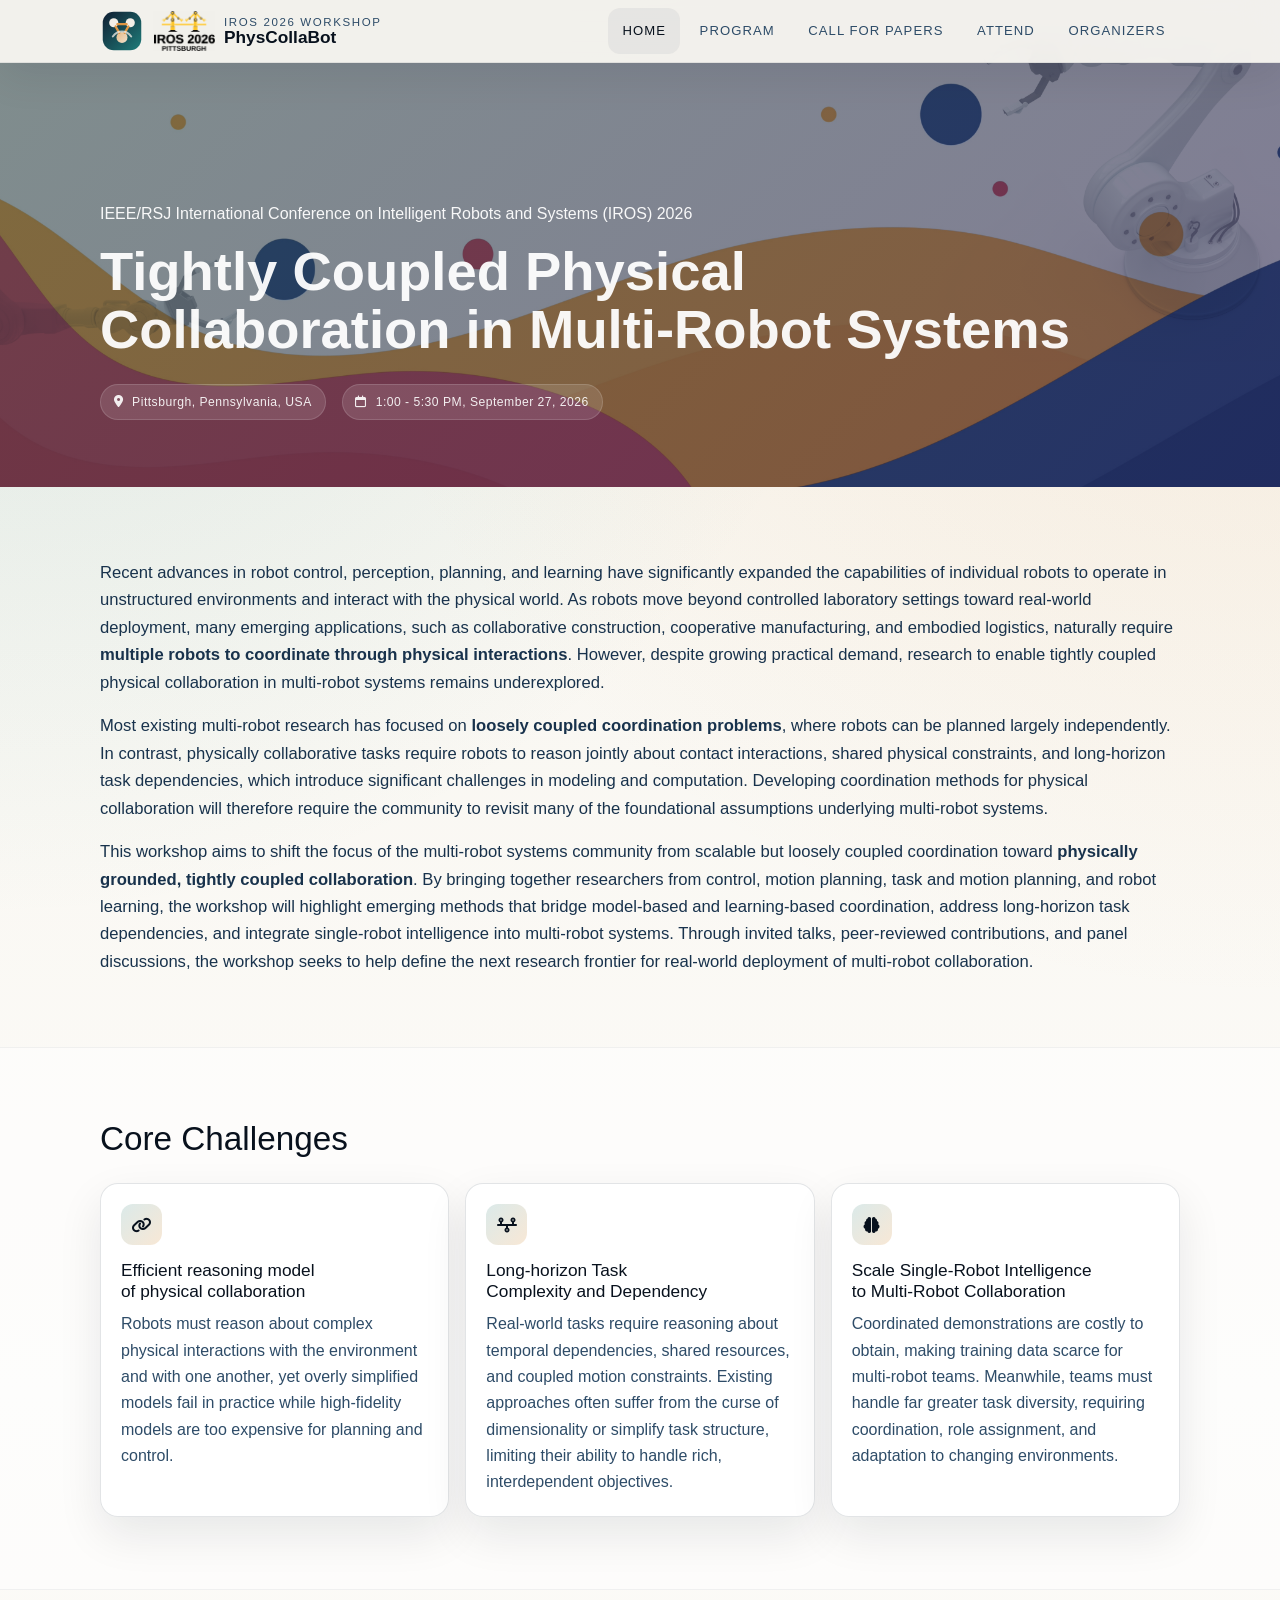
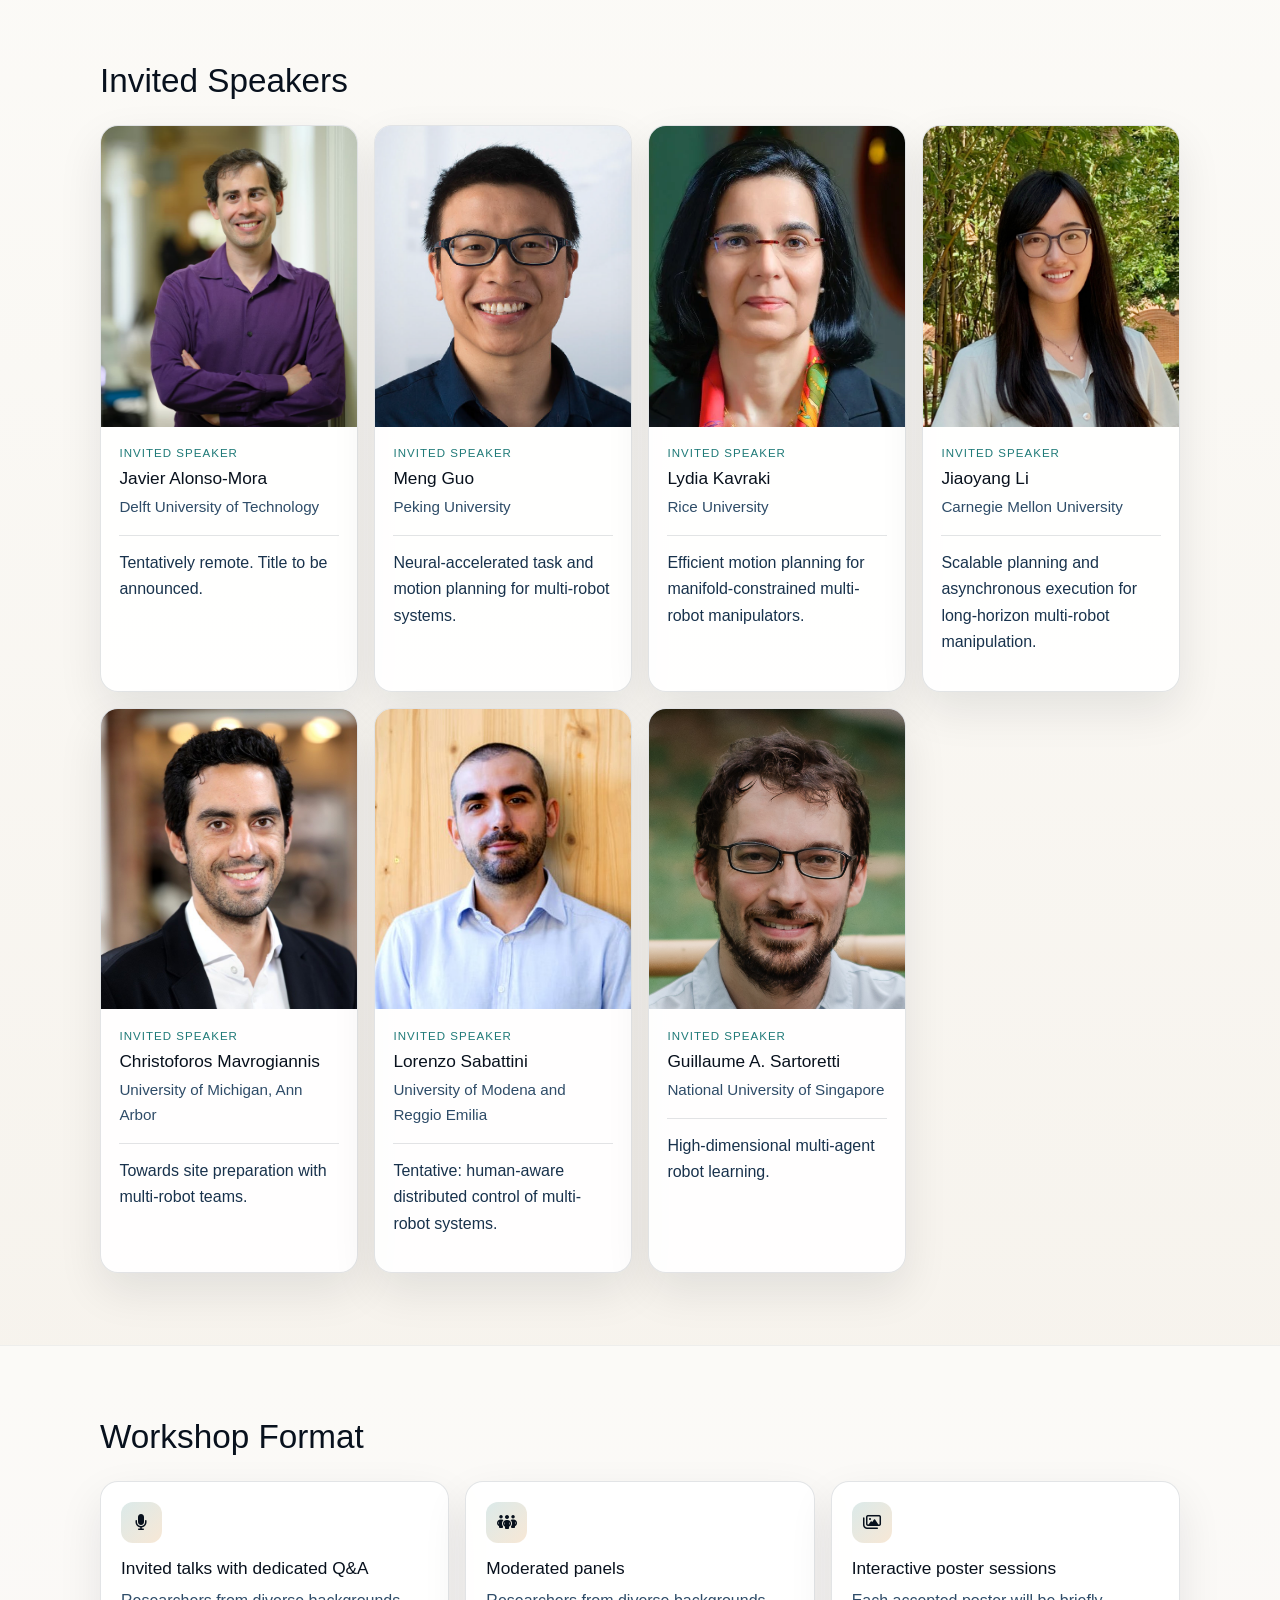
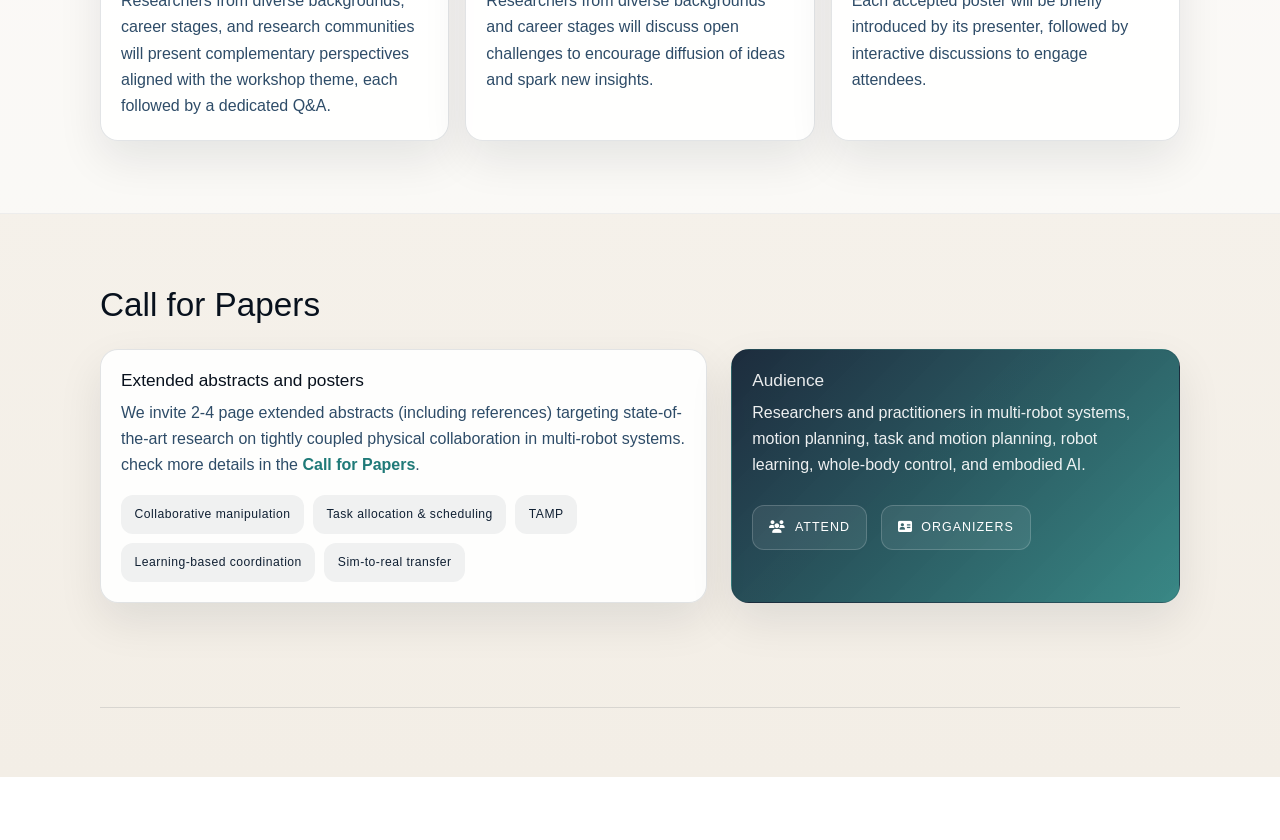
==== index.html @ 0b1dade9 "updated metadata;correct typo" ====
<!DOCTYPE html>
<html lang="en">
<head>
	<meta charset="utf-8">
	<meta name="viewport" content="width=device-width, initial-scale=1, shrink-to-fit=no">
	<meta name="description" content="IROS 2026 workshop on tightly coupled physical collaboration in multi-robot systems, including collaborative manipulation, task and motion planning, robot learning, and multi-robot coordination.">
	<title>Tightly Coupled Physical Collaboration in Multi-Robot Systems | IROS 2026 Workshop</title>
	<link rel="canonical" href="https://physcollabot.github.io/">
	<link rel="icon" href="img/pcb-mark.svg" type="image/svg+xml">
	<link rel="preconnect" href="https://fonts.googleapis.com">
	<link rel="preconnect" href="https://fonts.gstatic.com" crossorigin>
	<link href="https://fonts.googleapis.com/css2?family=IBM+Plex+Sans:wght@400;500;600;700&amp;display=swap" rel="stylesheet">
	<link rel="stylesheet" href="https://stackpath.bootstrapcdn.com/bootstrap/4.5.2/css/bootstrap.min.css">
	<link rel="stylesheet" href="https://cdnjs.cloudflare.com/ajax/libs/font-awesome/6.5.0/css/all.min.css">
	<link rel="stylesheet" href="style.css">
</head>
<body>
	<nav class="navbar navbar-expand-lg fixed-top site-nav">
		<div class="site-shell">
			<a class="navbar-brand brand-lockup" href="index.html">
				<img class="brand-mark" src="img/pcb-mark.svg" alt="PhysCollaBot logo">
				<img class="nav-event-badge" src="img/iros.png" alt="IROS 2026 Pittsburgh">
				<span class="brand-copy">
					<span class="brand-overline">IROS 2026 Workshop</span>
					<span class="brand-title">PhysCollaBot</span>
				</span>
			</a>
			<button class="navbar-toggler" type="button" data-toggle="collapse" data-target="#siteNav" aria-controls="siteNav" aria-expanded="false" aria-label="Toggle navigation">
				<i class="fas fa-bars"></i>
			</button>
			<div class="collapse navbar-collapse" id="siteNav">
				<ul class="navbar-nav ml-auto align-items-lg-center">
					<li class="nav-item"><a class="nav-link active" href="index.html">Home</a></li>
					<li class="nav-item"><a class="nav-link" href="program/index.html">Program</a></li>
					<li class="nav-item"><a class="nav-link" href="call/index.html">Call for Papers</a></li>
					<li class="nav-item"><a class="nav-link" href="attend/index.html">Attend</a></li>
					<li class="nav-item"><a class="nav-link" href="organizers/index.html">Organizers</a></li>
				</ul>
			</div>
		</div>
	</nav>

	<header class="hero">
		<div class="site-shell hero-inner">
			<div class="hero-grid">
				<div class="hero-copy" data-reveal>
					<p>IEEE/RSJ International Conference on Intelligent Robots and Systems (IROS) 2026</p>
					<h1 class="hero-title">Tightly Coupled Physical Collaboration in Multi-Robot Systems</h1>
					<!-- <p class="hero-summary">
						This workshop aims to bring together researchers in control, motion planning, task and motion planning, and robot learning
						to shift the focus of multi-robot research from loosely coupled coordination toward physically grounded, tightly coupled collaboration.
					</p> -->
					<div class="hero-meta">
						<span class="meta-chip"><i class="fa-solid fa-location-dot"></i> 
							Pittsburgh, Pennsylvania, USA</span>
						<span class="meta-chip"><i class="fa-regular fa-calendar"></i> 
							1:00 - 5:30 PM, September 27, 2026</span>
					</div>
				</div>
			</div>
		</div>
	</header>

	<main>
		<section class="section">
			<div class="site-shell">
				<!-- <div class="section-header">
					<div>
						<h2 class="section-title">Workshop Theme</h2>
					</div>
				</div> -->
				<div class="copy-stack" data-reveal>
					<p>
Recent advances in robot control, perception, planning, and learning have significantly expanded the capabilities of individual robots to operate in unstructured environments and interact with the physical world. 
As robots move beyond controlled laboratory settings toward real-world deployment, many emerging applications, such as collaborative construction, cooperative manufacturing, and embodied logistics, 
naturally require <b>multiple robots to coordinate through physical interactions</b>. 
However, despite growing practical demand, research to enable tightly coupled physical collaboration in multi-robot systems remains underexplored.
					</p>
					<p>
Most existing multi-robot research has focused on <b>loosely coupled coordination problems</b>, where robots can be planned largely independently. 
In contrast, physically collaborative tasks require robots to reason jointly about contact interactions, shared physical constraints, and long-horizon task dependencies, which introduce significant challenges in modeling and computation. 
Developing coordination methods for physical collaboration will therefore require the community to revisit many of the foundational assumptions underlying multi-robot systems. 
					</p>
					<p>
This workshop aims to shift the focus of the multi-robot systems community from scalable but loosely coupled coordination toward <b>physically grounded, tightly coupled collaboration</b>. 
By bringing together researchers from control, motion planning, task and motion planning, and robot learning, the workshop will highlight emerging methods that bridge model-based and learning-based coordination,  address long-horizon task dependencies, and integrate single-robot intelligence into multi-robot systems. 
Through invited talks, peer-reviewed contributions, and panel discussions, the workshop seeks to help define the next research frontier for real-world deployment of multi-robot collaboration. 
					</p>
				</div>
			</div>
		</section>

		<section class="section section-alt">
			<div class="site-shell">
				<div class="section-header">
					<div>
						<h2 class="section-title">Core Challenges</h2>
					</div>
				</div>
				<div class="card-grid">
					<article class="info-card" data-reveal>
						<div class="card-icon"><i class="fa-solid fa-link"></i></div>
						<h3 class="card-title">Efficient reasoning model of physical collaboration</h3>
						<p class="card-text">
							Robots must reason about complex physical interactions with the environment and with one another, yet overly simplified models fail in practice while high-fidelity models are too expensive for planning and control.
						</p>
					</article>
					<article class="info-card" data-reveal>
						<div class="card-icon"><i class="fa-solid fa-timeline"></i></div>
						<h3 class="card-title">Long-horizon Task Complexity and Dependency</h3>
						<p class="card-text">
							Real-world tasks require reasoning about temporal dependencies, shared resources, and coupled motion constraints. Existing approaches often suffer from the curse of dimensionality or simplify task structure, limiting their ability to handle rich, interdependent objectives.
						</p>
					</article>
					<article class="info-card" data-reveal>
						<div class="card-icon"><i class="fa-solid fa-brain"></i></div>
						<h3 class="card-title">Scale Single-Robot Intelligence to Multi-Robot Collaboration</h3>
						<p class="card-text">
							Coordinated demonstrations are costly to obtain, making training data scarce for multi-robot teams. Meanwhile, teams must handle far greater task diversity, requiring coordination, role assignment, and adaptation to changing environments.
						</p>
					</article>
				</div>
			</div>
		</section>

		<section class="section" id="speakers">
			<div class="site-shell">
				<div class="section-header">
					<div>
						<h2 class="section-title">Invited Speakers</h2>
					</div>
				</div>
				<div class="speaker-grid">
					<article class="speaker-card" data-reveal>
						<img class="speaker-photo" src="img/speakers/Javier-Alonso-Mora.jpg" alt="Javier Alonso-Mora">
						<div class="speaker-body">
							<div class="speaker-role">Invited Speaker</div>
							<h3 class="speaker-name">Javier Alonso-Mora</h3>
							<p class="speaker-affiliation">Delft University of Technology</p>
							<p class="speaker-talk">Tentatively remote. Title to be announced.</p>
						</div>
					</article>
					<article class="speaker-card" data-reveal>
						<img class="speaker-photo" src="img/speakers/meng-guo.png" alt="Meng Guo">
						<div class="speaker-body">
							<div class="speaker-role">Invited Speaker</div>
							<h3 class="speaker-name">Meng Guo</h3>
							<p class="speaker-affiliation">Peking University</p>
							<p class="speaker-talk">Neural-accelerated task and motion planning for multi-robot systems.</p>
						</div>
					</article>
					<article class="speaker-card" data-reveal>
						<img class="speaker-photo" src="img/speakers/lydia-kavraki.webp" alt="Lydia Kavraki">
						<div class="speaker-body">
							<div class="speaker-role">Invited Speaker</div>
							<h3 class="speaker-name">Lydia Kavraki</h3>
							<p class="speaker-affiliation">Rice University</p>
							<p class="speaker-talk">Efficient motion planning for manifold-constrained multi-robot manipulators.</p>
						</div>
					</article>
					<article class="speaker-card" data-reveal>
						<img class="speaker-photo" src="img/speakers/jiaoyang-li.jpeg" alt="Jiaoyang Li">
						<div class="speaker-body">
							<div class="speaker-role">Invited Speaker</div>
							<h3 class="speaker-name">Jiaoyang Li</h3>
							<p class="speaker-affiliation">Carnegie Mellon University</p>
							<p class="speaker-talk">Scalable planning and asynchronous execution for long-horizon multi-robot manipulation.</p>
						</div>
					</article>
					<article class="speaker-card" data-reveal>
						<img class="speaker-photo" src="img/speakers/christoforos-mavrogiannis.jpeg" alt="Christoforos Mavrogiannis">
						<div class="speaker-body">
							<div class="speaker-role">Invited Speaker</div>
							<h3 class="speaker-name">Christoforos Mavrogiannis</h3>
							<p class="speaker-affiliation">University of Michigan, Ann Arbor</p>
							<p class="speaker-talk">Towards site preparation with multi-robot teams.</p>
						</div>
					</article>
					<article class="speaker-card" data-reveal>
						<img class="speaker-photo" src="img/speakers/lorenzo-sabattini.jpg" alt="Lorenzo Sabattini">
						<div class="speaker-body">
							<div class="speaker-role">Invited Speaker</div>
							<h3 class="speaker-name">Lorenzo Sabattini</h3>
							<p class="speaker-affiliation">University of Modena and Reggio Emilia</p>
							<p class="speaker-talk">Tentative: human-aware distributed control of multi-robot systems.</p>
						</div>
					</article>
					<article class="speaker-card" data-reveal>
						<img class="speaker-photo" src="img/speakers/guillaume-sartoretti.jpg" alt="Guillaume Sartoretti">
						<div class="speaker-body">
							<div class="speaker-role">Invited Speaker</div>
							<h3 class="speaker-name">Guillaume A. Sartoretti</h3>
							<p class="speaker-affiliation">National University of Singapore</p>
							<p class="speaker-talk">High-dimensional multi-agent robot learning.</p>
						</div>
					</article>
				</div>
			</div>
		</section>

		<section class="section section-alt">
			<div class="site-shell">
				<div class="section-header">
					<div>
						<h2 class="section-title">Workshop Format</h2>
					</div>
				</div>
				<div class="card-grid">
					<article class="detail-card" data-reveal>
						<div class="card-icon"><i class="fa-solid fa-microphone"></i></div>
						<h3 class="card-title">Invited talks with dedicated Q&amp;A</h3>
						<p class="card-text">Researchers from diverse backgrounds, career stages, and research communities will present complementary perspectives aligned with the workshop theme, each followed by a dedicated Q&amp;A.</p>
					</article>
					<article class="detail-card" data-reveal>
						<div class="card-icon"><i class="fa-solid fa-people-group"></i></div>
						<h3 class="card-title">Moderated panels</h3>
						<p class="card-text">Researchers from diverse backgrounds and career stages will discuss open challenges to encourage diffusion of ideas and spark new insights.</p>
					</article>
					<article class="detail-card" data-reveal>
						<div class="card-icon"><i class="fa-regular fa-images"></i></div>
						<h3 class="card-title">Interactive poster sessions</h3>
						<p class="card-text">Each accepted poster will be briefly introduced by its presenter, followed by interactive discussions to engage attendees.</p>
					</article>
				</div>
			</div>
		</section>

		<section class="section">
			<div class="site-shell">
				<div class="section-header">
					<div>
						<h2 class="section-title">Call for Papers</h2>
					</div>
				</div>
				<div class="split-grid">
					<div class="detail-card" data-reveal>
						<h3 class="card-title">Extended abstracts and posters</h3>
						<p class="card-text">
							We invite 2-4 page extended abstracts (including references) targeting state-of-the-art research on tightly coupled
							physical collaboration in multi-robot systems.
							check more details in the 
							<b><a href="../call/index.html">Call for Papers</a></b>.
						</p>
						<div class="pill-row spaced-top">
							<span class="topic-pill">Collaborative manipulation</span>
							<span class="topic-pill">Task allocation &amp; scheduling</span>
							<span class="topic-pill">TAMP</span>
							<span class="topic-pill">Learning-based coordination</span>
							<span class="topic-pill">Sim-to-real transfer</span>
						</div>
					</div>
						<div class="callout-card" data-reveal>
							<h3 class="card-title on-dark">Audience</h3>
							<p class="card-text">
								Researchers and practitioners in multi-robot systems, motion planning, task and motion planning, robot learning,
								whole-body control, and embodied AI.
							</p>
							<div class="button-row">
								<a class="button-link secondary" href="attend/index.html"><i class="fa-solid fa-users"></i> ATTEND</a>
								<a class="button-link secondary" href="organizers/index.html"><i class="fa-solid fa-address-card"></i> ORGANIZERS</a>
							</div>
						</div>
				</div>
			</div>
		</section>
	</main>

	<footer class="site-footer">
		<div class="site-shell footer-inner">
		</div>
	</footer>

	<script src="https://code.jquery.com/jquery-3.5.1.slim.min.js"></script>
	<script src="https://cdn.jsdelivr.net/npm/popper.js@1.16.0/dist/umd/popper.min.js" integrity="sha384-Q6E9RHvbIyZFJoft+2mJbHaEWldlvI9IOYy5n3zV9zzTtmI3UksdQRVvoxMfooAo" crossorigin="anonymous"></script>
	<script src="https://cdn.jsdelivr.net/npm/bootstrap@4.5.2/dist/js/bootstrap.bundle.min.js"></script>
	<script src="script.js"></script>
</body>
</html>
---- style.css ----
:root {
	--ink-950: #08111d;
	--ink-900: #102033;
	--ink-800: #18324c;
	--ink-700: #2e4c68;
	--ink-600: #5a7088;
	--sand-50: #fbfaf7;
	--sand-100: #f1eee8;
	--sand-200: #ded8cd;
	--sand-300: #c7bcae;
	--teal-500: #1f7a78;
	--teal-400: #3f9a97;
	--copper-500: #a75f25;
	--copper-400: #c77d38;
	--sky-100: #ddeefa;
	--white: #ffffff;
	--line: rgba(16, 32, 51, 0.12);
	--shadow-soft: 0 18px 45px rgba(8, 17, 29, 0.09);
	--shadow-strong: 0 28px 70px rgba(8, 17, 29, 0.18);
	--radius-lg: 22px;
	--radius-md: 18px;
	--radius-sm: 12px;
	--shell-width: 1080px;
	--nav-height: 72px;
}

*,
*::before,
*::after {
	box-sizing: border-box;
}

html {
	scroll-behavior: smooth;
}

body {
	margin: 0;
	font-family: Arial, serif, sans-serif;
	background:
		radial-gradient(circle at top left, rgba(63, 154, 151, 0.18), transparent 22%),
		radial-gradient(circle at top right, rgba(223, 149, 66, 0.14), transparent 24%),
		linear-gradient(180deg, #f7f4ed 0%, #fcfbf8 35%, #f3eee6 100%);
	color: var(--ink-900);
	line-height: 1.65;
	overflow-x: hidden;
}

p,
li,
h1,
h2,
h3,
h4 {
	overflow-wrap: break-word;
}

img {
	max-width: 100%;
	display: block;
}

a {
	color: var(--teal-500);
	transition: color 0.25s ease, opacity 0.25s ease;
}

a:hover {
	color: var(--copper-500);
	text-decoration: none;
}

.site-shell {
	width: calc(100% - clamp(1.25rem, 4vw, 2rem));
	max-width: var(--shell-width);
	margin: 0 auto;
	min-width: 0;
}

.site-nav {
	min-height: 50px;
	background: rgba(252, 250, 245, 0.92);
	backdrop-filter: blur(18px);
	border-bottom: 1px solid rgba(16, 32, 51, 0.08);
	box-shadow: 0 14px 40px rgba(8, 17, 29, 0.08);
}

.site-nav .site-shell {
	display: flex;
	align-items: center;
	justify-content: space-between;
	flex-wrap: wrap;
	gap: 0.75rem 1rem;
	min-width: 0;
}

.brand-lockup {
	display: inline-flex;
	align-items: center;
	gap: 0;
	padding: 0;
	min-width: 0;
	flex: 1 1 auto;
	max-width: 110%;
}

.brand-mark {
	width: 44px;
	height: 44px;
	border-radius: 8px;
	box-shadow: none;
}

.nav-event-badge {
	display: block;
	width: min(80px, 14vw);
	height: 40px;
	max-width: 80px;
	max-height: 40px;
	object-fit: contain;
	flex: 0 0 auto;
	overflow: hidden;
	margin-left: 0;
}

.brand-copy {
	display: flex;
	flex-direction: column;
	line-height: 1.05;
	min-width: 0;
	overflow: hidden;
}

.brand-overline {
	font-family: Arial, serif, sans-serif;
	font-size: 0.72rem;
	letter-spacing: 0.14em;
	text-transform: uppercase;
	color: var(--ink-700);
	white-space: nowrap;
	overflow: hidden;
	text-overflow: ellipsis;
}

.brand-title {
	font-family: Arial, serif, sans-serif;
	font-size: 1.08rem;
	font-weight: 700;
	color: var(--ink-950);
	white-space: nowrap;
	overflow: hidden;
	text-overflow: ellipsis;
}

.site-nav .navbar-nav {
	gap: 0.3rem;
}

.site-nav .navbar-collapse {
	min-width: 0;
}

.site-nav .nav-link {
	font-family: Arial, serif, sans-serif;
	font-size: 0.82rem;
	font-weight: 500;
	letter-spacing: 0.08em;
	text-transform: uppercase;
	color: var(--ink-700);
	padding: 0.75rem 0.9rem !important;
	border-radius: var(--radius-sm);
	min-height: 44px;
	display: inline-flex;
	align-items: center;
}

.site-nav .nav-link:hover,
.site-nav .nav-link.active {
	color: var(--ink-950);
	background: rgba(16, 32, 51, 0.05);
}

.site-nav .navbar-toggler {
	border: 1px solid var(--line);
	padding: 0.45rem 0.7rem;
	border-radius: var(--radius-sm);
	color: var(--ink-900);
	margin-left: auto;
	flex: 0 0 auto;
	display: none;
	align-items: center;
	justify-content: center;
	transition: background 0.2s ease, box-shadow 0.2s ease, border-color 0.2s ease;
}

.site-nav .navbar-toggler:hover,
.site-nav .navbar-toggler:focus {
	background: rgba(16, 32, 51, 0.06);
	border-color: rgba(16, 32, 51, 0.22);
	box-shadow: 0 0 0 3px rgba(31, 122, 120, 0.14);
	outline: none;
}

.hero {
	position: relative;
	overflow: hidden;
	margin-top: calc(var(--nav-height) * -1);
	padding: calc(var(--nav-height) + 5rem) 0 4.2rem;
	min-height: 550px;
	display: flex;
	align-items: end;
}

.page-hero {
	align-items: center;
}

.hero::before {
	content: "";
	position: absolute;
	inset: 0;
	background:
		linear-gradient(135deg, rgba(1, 37, 53, 0.5) 0%, rgba(2, 0, 70, 0.5) 100%),
		url("img/background.png") center/cover no-repeat;
	opacity: 1;
}

.page-hero .hero-grid {
	align-items: center;
}

.page-hero .hero-panel {
	margin-top: 0;
}

.hero-inner {
	position: relative;
	z-index: 1;
}

.hero-grid {
	display: grid;
	grid-template-columns: minmax(0, 1.3fr) minmax(300px, 0.95fr);
	gap: 2rem;
	align-items: end;
}

.hero:not(.page-hero) .hero-grid {
	grid-template-columns: 1fr;
}

.hero:not(.page-hero) .hero-title {
	max-width: none;
}

.hero:not(.page-hero) .hero-summary {
	max-width: none;
}

.hero-copy {
	color: rgba(255, 255, 255, 0.94);
	min-width: 1rem;
	max-width: 100%;
}

.eyebrow {
	display: inline-flex;
	align-items: center;
	gap: 0.65rem;
	font-family: Arial, serif, sans-serif;
	font-size: 0.75rem;
	letter-spacing: 0.16em;
	text-transform: uppercase;
	color: rgba(255, 255, 255, 0.76);
	margin-bottom: 1.2rem;
}

.eyebrow::before {
	content: "";
	width: 3.2rem;
	height: 1px;
	background: rgba(255, 255, 255, 0.42);
}

.hero-title,
.page-title {
	font-family: Arial, serif, sans-serif;
	font-weight: 600;
	line-height: 1.06;
	margin: 0;
	text-wrap: balance;
}

.hero-title {
	font-size: clamp(2.45rem, 4.25vw, 4.35rem);
	max-width: 17ch;
}

.page-title {
	font-size: clamp(2.45rem, 3.8vw, 3.7rem);
	max-width: 20ch;
	color: var(--white);
}

.single-line-title {
	max-width: none;
	white-space: nowrap;
	font-size: clamp(2rem, 3vw, 3.2rem);
}

.hero-summary,
.page-summary {
	font-size: 1.08rem;
	max-width: 63ch;
	margin: 1.35rem 0 0;
	color: rgba(255, 255, 255, 0.84);
}

.hero-meta {
	display: flex;
	flex-wrap: wrap;
	gap: 0.65rem 1rem;
	margin: 1.6rem 0 0;
}

.meta-chip {
	display: inline-flex;
	align-items: center;
	gap: 0.55rem;
	padding: 0.55rem 0.8rem;
	border-radius: 999px;
	background: rgba(255, 255, 255, 0.12);
	border: 1px solid rgba(255, 255, 255, 0.14);
	color: rgba(255, 255, 255, 0.9);
	font-family: Arial, serif, sans-serif;
	font-size: 0.76rem;
	letter-spacing: 0.04em;
	line-height: 1.35;
	overflow-wrap: anywhere;
}

.button-row {
	display: flex;
	flex-wrap: wrap;
	gap: 0.85rem;
	margin-top: 1.65rem;
}

.button-link {
	display: inline-flex;
	align-items: center;
	justify-content: center;
	gap: 0.55rem;
	padding: 0.82rem 1rem;
	border-radius: var(--radius-sm);
	font-family: Arial, serif, sans-serif;
	font-size: 0.78rem;
	font-weight: 500;
	letter-spacing: 0.08em;
	text-transform: uppercase;
	text-decoration: none;
	border: 1px solid transparent;
	transition: background 0.2s ease, border-color 0.2s ease, color 0.2s ease;
	text-align: center;
	line-height: 1.35;
}

.button-link:hover {
	transform: translateY(-2px);
}

.button-link.primary {
	background: var(--copper-500);
	color: var(--white);
	box-shadow: none;
}

.button-link.secondary {
	background: rgba(255, 255, 255, 0.08);
	border-color: rgba(255, 255, 255, 0.18);
	color: var(--white);
}

.button-link.light {
	background: var(--white);
	color: var(--ink-950);
	box-shadow: none;
	border-color: var(--line);
}

.hero-panel {
	position: relative;
	padding: 1.4rem;
	border-radius: 24px;
	background: rgba(252, 250, 245, 0.94);
	box-shadow: var(--shadow-strong);
	min-width: 0;
}

.panel-tag {
	display: inline-flex;
	align-items: center;
	padding: 0.34rem 0.65rem;
	border-radius: var(--radius-sm);
	background: rgba(16, 32, 51, 0.08);
	color: var(--ink-900);
	font-family: Arial, serif, sans-serif;
	font-size: 0.7rem;
	text-transform: uppercase;
	letter-spacing: 0.08em;
	margin-bottom: 0.9rem;
}

.panel-title {
	font-family: Arial, serif, sans-serif;
	font-size: 1.45rem;
	line-height: 1.15;
	margin: 0;
	color: var(--ink-950);
	text-wrap: balance;
}

.panel-text {
	margin: 0.9rem 0 0;
	color: var(--ink-700);
	overflow-wrap: anywhere;
}

.portrait-strip {
	display: grid;
	grid-template-columns: repeat(4, minmax(0, 1fr));
	gap: 0.6rem;
	margin-top: 1.1rem;
}

.portrait-strip img {
	width: 100%;
	aspect-ratio: 4 / 5;
	object-fit: cover;
	border-radius: var(--radius-sm);
	border: 1px solid var(--line);
}

.portrait-strip-all-speakers {
	grid-template-columns: repeat(4, minmax(0, 1fr));
}

.portrait-strip-all-speakers img {
	grid-column: span 1;
}

.stat-grid {
	display: grid;
	grid-template-columns: repeat(2, minmax(0, 1fr));
	gap: 0.75rem;
	margin-top: 1.2rem;
}

.stat-card {
	padding: 1rem;
	border-radius: var(--radius-sm);
	background: var(--white);
	border: 1px solid var(--line);
}

.stat-value {
	font-family: Arial, serif, sans-serif;
	font-size: 1.8rem;
	font-weight: 700;
	line-height: 1;
	color: var(--ink-950);
}

.stat-label {
	display: block;
	margin-top: 0.35rem;
	font-family: Arial, serif, sans-serif;
	font-size: 0.74rem;
	text-transform: uppercase;
	letter-spacing: 0.08em;
	color: var(--ink-700);
	line-height: 1.45;
}

.section {
	padding: 4.5rem 0;
}

.section.section-alt {
	background: rgba(255, 255, 255, 0.58);
	border-top: 1px solid rgba(16, 32, 51, 0.05);
	border-bottom: 1px solid rgba(16, 32, 51, 0.05);
}

.section-header {
	display: flex;
	flex-wrap: wrap;
	align-items: end;
	justify-content: space-between;
	gap: 1rem;
	margin-bottom: 1.6rem;
}

.section-kicker {
	font-family: Arial, serif, sans-serif;
	font-size: 0.76rem;
	text-transform: uppercase;
	letter-spacing: 0.16em;
	color: var(--copper-500);
	margin: 0 0 0.65rem;
}

.section-title {
	font-family: Arial, serif, sans-serif;
	font-size: clamp(1.65rem, 2.6vw, 2.45rem);
	line-height: 1.12;
	margin: 0;
	color: var(--ink-950);
	text-wrap: balance;
}

.section-lead {
	max-width: 56ch;
	color: var(--ink-700);
	margin: 0;
	overflow-wrap: anywhere;
}

.split-grid {
	display: grid;
	grid-template-columns: minmax(0, 1.15fr) minmax(290px, 0.85fr);
	gap: 1.5rem;
}

.copy-stack p:last-child,
.copy-stack ul:last-child {
	margin-bottom: 0;
}

.copy-stack {
	width: 100%;
	max-width: 100%;
}

.copy-stack p,
.copy-stack li {
	color: var(--ink-800);
	font-size: 1.04rem;
	overflow-wrap: normal;
	word-break: normal;
}

.copy-stack ul {
	padding-left: 1.2rem;
}

.card-grid {
	display: grid;
	grid-template-columns: repeat(3, minmax(0, 1fr));
	gap: 1rem;
}

.card-grid.four-up {
	grid-template-columns: repeat(4, minmax(0, 1fr));
}

.info-card,
.detail-card,
.highlight-card,
.speaker-card,
.organizer-card,
.agenda-card,
.callout-card {
	background: rgba(255, 255, 255, 0.9);
	border: 1px solid var(--line);
	border-radius: var(--radius-md);
	box-shadow: var(--shadow-soft);
}

.info-card,
.detail-card,
.highlight-card,
.agenda-card,
.callout-card {
	padding: 1.25rem;
}

.card-icon {
	width: 2.55rem;
	height: 2.55rem;
	border-radius: var(--radius-sm);
	display: inline-flex;
	align-items: center;
	justify-content: center;
	background: linear-gradient(135deg, rgba(31, 122, 120, 0.16), rgba(223, 149, 66, 0.22));
	color: var(--ink-950);
	font-size: 1rem;
	margin-bottom: 0.95rem;
}

.card-title {
	font-family: Arial, serif, sans-serif;
	font-size: 1.08rem;
	line-height: 1.22;
	margin: 0 0 0.55rem;
	color: var(--ink-950);
	text-wrap: balance;
}

.card-text,
.card-list,
.card-list li {
	color: var(--ink-700);
}

.card-list {
	padding-left: 1.1rem;
	margin-bottom: 0;
}

.theme-list {
	display: grid;
	grid-template-columns: repeat(2, minmax(0, 1fr));
	gap: 0.8rem;
	list-style: none;
	padding: 0;
	margin: 0;
}

.theme-pill {
	padding: 0.95rem 1rem;
	border-radius: var(--radius-sm);
	background: rgba(255, 255, 255, 0.84);
	border: 1px solid var(--line);
	font-weight: 500;
	color: var(--ink-900);
}

.speaker-grid {
	display: grid;
	grid-template-columns: repeat(4, minmax(0, 1fr));
	gap: 1rem;
}

.speaker-card {
	overflow: hidden;
	height: 100%;
}

.speaker-photo {
	width: 100%;
	aspect-ratio: 4 / 4.7;
	object-fit: cover;
	object-position: center top;
	background: linear-gradient(135deg, #dfe9f6, #f4ede3);
}

.speaker-body {
	padding: 1.1rem 1.15rem 1.2rem;
}

.speaker-role,
.micro-label {
	font-family: Arial, serif, sans-serif;
	font-size: 0.72rem;
	text-transform: uppercase;
	letter-spacing: 0.09em;
	color: var(--teal-500);
}

.speaker-name,
.person-name {
	font-family: Arial, serif, sans-serif;
	font-size: 1.08rem;
	line-height: 1.15;
	margin: 0.38rem 0 0.32rem;
	color: var(--ink-950);
	text-wrap: balance;
}

.speaker-affiliation,
.person-meta,
.tiny-copy {
	color: var(--ink-700);
	font-size: 0.95rem;
	overflow-wrap: anywhere;
}

.speaker-talk {
	margin-top: 0.85rem;
	padding-top: 0.85rem;
	border-top: 1px solid var(--line);
	color: var(--ink-800);
	overflow-wrap: anywhere;
}

.speaker-note {
	display: inline-flex;
	margin-top: 0.75rem;
	padding: 0.38rem 0.6rem;
	border-radius: var(--radius-sm);
	background: rgba(16, 32, 51, 0.06);
	color: var(--ink-700);
	font-family: Arial, serif, sans-serif;
	font-size: 0.7rem;
	text-transform: uppercase;
	letter-spacing: 0.06em;
}

.schedule-table {
	overflow: hidden;
	width: 100%;
	border-radius: 22px;
	background: rgba(255, 255, 255, 0.9);
	border: 1px solid var(--line);
	box-shadow: var(--shadow-soft);
}

.schedule-table-head {
	display: grid;
	grid-template-columns: 170px minmax(0, 1fr);
	gap: 1rem;
	padding: 1rem 1.2rem;
	background: var(--ink-950);
	color: var(--white);
	font-family: Arial, serif, sans-serif;
	font-size: 0.78rem;
	text-transform: uppercase;
	letter-spacing: 0.08em;
}

.schedule-row {
	display: grid;
	grid-template-columns: 170px minmax(0, 1fr);
	gap: 1rem;
	padding: 1rem 1.2rem;
	border-top: 1px solid var(--line);
}

.schedule-row:nth-child(even) {
	background: rgba(241, 238, 232, 0.55);
}

.schedule-time {
	font-family: Arial, serif, sans-serif;
	font-size: 0.78rem;
	color: var(--copper-500);
	text-transform: uppercase;
	letter-spacing: 0.06em;
}

.schedule-event-title {
	display: block;
	font-family: Arial, serif, sans-serif;
	font-size: 1rem;
	line-height: 1.2;
	color: var(--ink-950);
	margin-bottom: 0.18rem;
}

.schedule-event-note {
	color: var(--ink-700);
	overflow-wrap: anywhere;
}

.schedule-note {
	margin-top: 0.85rem;
	color: var(--ink-700);
}

.schedule-table.compact .schedule-table-head,
.schedule-table.compact .schedule-row {
	grid-template-columns: 128px minmax(0, 1fr);
}

.agenda-card {
	padding: 1.4rem;
}

.agenda-list {
	display: grid;
	gap: 0.8rem;
}

.agenda-item {
	display: grid;
	grid-template-columns: 136px minmax(0, 1fr);
	gap: 1rem;
	align-items: start;
	padding-bottom: 0.85rem;
	border-bottom: 1px solid var(--line);
}

.agenda-item:last-child {
	padding-bottom: 0;
	border-bottom: 0;
}

.agenda-time {
	font-family: Arial, serif, sans-serif;
	font-size: 0.78rem;
	color: var(--copper-500);
	text-transform: uppercase;
	letter-spacing: 0.06em;
}

.agenda-title {
	font-family: Arial, serif, sans-serif;
	font-size: 1rem;
	margin: 0;
	color: var(--ink-950);
}

.agenda-note {
	margin: 0.22rem 0 0;
	color: var(--ink-700);
}

.organizer-grid {
	display: grid;
	grid-template-columns: repeat(3, minmax(0, 1fr));
	gap: 1rem;
}

.organizer-card {
	display: flex;
	gap: 1rem;
	padding: 1rem;
	align-items: center;
}

.person-avatar {
	width: 78px;
	height: 78px;
	flex: 0 0 78px;
	border-radius: var(--radius-sm);
	overflow: hidden;
	background: linear-gradient(135deg, rgba(31, 122, 120, 0.22), rgba(223, 149, 66, 0.26));
	box-shadow: inset 0 0 0 1px var(--line);
}

.person-avatar img {
	width: 100%;
	height: 100%;
	object-fit: cover;
	object-position: center top;
}

.avatar-initials {
	display: flex;
	align-items: center;
	justify-content: center;
	font-family: Arial, serif, sans-serif;
	font-size: 1.45rem;
	font-weight: 700;
	color: var(--ink-950);
}

.person-links {
	display: flex;
	flex-wrap: wrap;
	gap: 0.7rem;
	margin-top: 0.6rem;
}

.micro-link {
	font-family: Arial, serif, sans-serif;
	font-size: 0.72rem;
	text-transform: uppercase;
	letter-spacing: 0.08em;
	overflow-wrap: anywhere;
}

.email-link {
	text-transform: none !important;
	letter-spacing: 0.02em !important;
}

.pill-row {
	display: flex;
	flex-wrap: wrap;
	gap: 0.55rem;
}

.topic-pill {
	padding: 0.6rem 0.85rem;
	border-radius: var(--radius-sm);
	background: rgba(16, 32, 51, 0.06);
	color: var(--ink-900);
	font-family: Arial, serif, sans-serif;
	font-size: 0.76rem;
	letter-spacing: 0.04em;
}

.timeline {
	display: grid;
	gap: 0.9rem;
}

.timeline-item {
	display: grid;
	grid-template-columns: 145px minmax(0, 1fr);
	gap: 1rem;
	align-items: start;
	padding: 1rem 1.1rem;
	border-radius: 18px;
	background: rgba(255, 255, 255, 0.88);
	border: 1px solid var(--line);
}

.timeline-date {
	font-family: Arial, serif, sans-serif;
	font-size: 0.76rem;
	text-transform: uppercase;
	letter-spacing: 0.08em;
	color: var(--copper-500);
}

.timeline-copy strong {
	display: block;
	font-family: Arial, serif, sans-serif;
	color: var(--ink-950);
	margin-bottom: 0.24rem;
}

.reference-list,
.link-list {
	display: grid;
	gap: 0.8rem;
	padding: 0;
	margin: 0;
	list-style: none;
}

.reference-link {
	display: block;
	padding: 1rem 1.1rem;
	border-radius: 18px;
	background: rgba(255, 255, 255, 0.86);
	border: 1px solid var(--line);
	box-shadow: var(--shadow-soft);
	color: var(--ink-900);
}

.reference-link strong {
	display: block;
	font-family: Arial, serif, sans-serif;
	margin-bottom: 0.2rem;
	color: var(--ink-950);
}

.callout-card {
	background:
		linear-gradient(135deg, rgba(16, 32, 51, 0.95), rgba(31, 122, 120, 0.88));
	color: var(--white);
}

.callout-card .card-title,
.callout-card .card-text,
.callout-card .tiny-copy {
	color: rgba(255, 255, 255, 0.92);
}

.callout-card .button-link.secondary {
	background: rgba(255, 255, 255, 0.08);
	color: var(--white);
}

.site-footer {
	padding: 2rem 0 3rem;
	color: var(--ink-700);
}

.footer-inner {
	display: flex;
	flex-wrap: wrap;
	align-items: center;
	justify-content: space-between;
	gap: 1rem;
	padding-top: 1.3rem;
	border-top: 1px solid var(--line);
}

.footer-note {
	font-size: 0.95rem;
}

.site-footer .person-links {
	gap: 0.3rem 0.55rem;
}

.site-footer .person-links .micro-link + .micro-link {
	position: relative;
	padding-left: 1rem;
}

.site-footer .person-links .micro-link + .micro-link::before {
	content: "-";
	position: absolute;
	left: 0;
	color: var(--ink-600);
}

[data-reveal] {
	opacity: 0;
	transform: translateY(18px);
	transition:
		opacity 0.65s ease var(--reveal-delay, 0ms),
		transform 0.65s ease var(--reveal-delay, 0ms);
}

[data-reveal].is-visible {
	opacity: 1;
	transform: translateY(0);
}

.card-title.on-dark {
	color: rgba(255, 255, 255, 0.9);
}

.spaced-top {
	margin-top: 1rem;
}

@media (max-width: 1199px) {
	.hero-grid {
		grid-template-columns: minmax(0, 1.08fr) minmax(280px, 0.92fr);
	}

	.speaker-grid {
		grid-template-columns: repeat(3, minmax(0, 1fr));
	}

	.organizer-grid {
		grid-template-columns: repeat(2, minmax(0, 1fr));
	}

	.card-grid.four-up {
		grid-template-columns: repeat(2, minmax(0, 1fr));
	}
}

@media (max-width: 991px) {
	body {
		padding-top: var(--nav-height);
	}

	.site-nav .navbar-toggler {
		display: inline-flex;
	}

	.site-shell {
		width: calc(100% - 1.6rem);
	}

	.hero,
	.section {
		padding: 3.6rem 0;
	}

	.hero-grid,
	.split-grid {
		grid-template-columns: 1fr;
	}

	.card-grid,
	.card-grid.four-up,
	.speaker-grid,
	.organizer-grid {
		grid-template-columns: repeat(2, minmax(0, 1fr));
	}

	.site-nav .navbar-collapse {
		flex-basis: 100%;
		width: 100%;
		margin-top: 0.35rem;
		padding: 0.45rem;
		border-radius: var(--radius-md);
		background: rgba(252, 250, 245, 0.98);
		border: 1px solid var(--line);
		box-shadow: none;
		max-height: calc(100vh - var(--nav-height) - 1rem);
		overflow-y: auto;
		overscroll-behavior: contain;
	}

	.site-nav .navbar-nav {
		align-items: flex-start !important;
		width: 100%;
		gap: 0.35rem;
	}

	.site-nav .nav-item,
	.site-nav .nav-link {
		width: 100%;
	}

	.site-nav .nav-link {
		padding: 0.9rem 1rem !important;
	}

	.theme-list {
		grid-template-columns: 1fr;
	}

	.footer-inner {
		align-items: flex-start;
	}

	body.nav-is-open {
		overflow: hidden;
	}
}

@media (max-width: 767px) {
	.site-shell {
		width: calc(100% - 2rem);
		max-width: calc(100vw - 2rem);
	}

	.hero-copy,
	.copy-stack,
	.copy-stack p,
	.section-header,
	.card-grid,
	.speaker-grid,
	.organizer-grid,
	.split-grid {
		max-width: calc(100vw - 2rem);
	}

	.copy-stack,
	.copy-stack p {
		width: calc(100vw - 4rem);
		max-width: 34rem;
	}

	.hero,
	.section {
		padding: 3rem 0;
	}

	.hero-title,
	.page-title {
		font-size: clamp(2.05rem, 9vw, 2.75rem);
		max-width: 13ch;
	}

	.hero-summary,
	.page-summary,
	.section-lead {
		font-size: 1rem;
	}

	.hero-panel,
	.info-card,
	.detail-card,
	.highlight-card,
	.agenda-card,
	.callout-card,
	.speaker-body {
		padding: 1rem;
	}

	.hero-meta {
		margin: 1.2rem 0;
	}

	.section-header {
		align-items: flex-start;
	}

	.meta-chip {
		width: 100%;
		justify-content: flex-start;
	}

	.portrait-strip {
		grid-template-columns: repeat(2, minmax(0, 1fr));
	}

	.portrait-strip-all-speakers {
		grid-template-columns: repeat(2, minmax(0, 1fr));
	}

	.portrait-strip-all-speakers img {
		grid-column: span 1;
	}

	.card-grid,
	.card-grid.four-up,
	.speaker-grid,
	.organizer-grid,
	.timeline-item,
	.agenda-item,
	.schedule-row,
	.schedule-table.compact .schedule-row {
		grid-template-columns: 1fr;
	}

	.schedule-table-head,
	.schedule-table.compact .schedule-table-head {
		display: none;
	}

	.schedule-row,
	.schedule-table.compact .schedule-row {
		gap: 0.4rem;
		padding: 0.95rem 1rem;
	}

	.schedule-time {
		margin-bottom: 0.1rem;
	}

	.organizer-card {
		align-items: flex-start;
	}

	.person-avatar {
		width: 70px;
		height: 70px;
		flex-basis: 70px;
	}

	.button-row {
		flex-direction: column;
		align-items: stretch;
	}

	.button-link {
		width: 100%;
	}

	.footer-inner {
		flex-direction: column;
	}

	.site-footer .person-links .micro-link + .micro-link {
		padding-left: 0;
	}

	.site-footer .person-links .micro-link + .micro-link::before {
		display: none;
	}
}

@media (max-width: 575px) {
	.brand-mark {
		width: 42px;
		height: 42px;
	}

	.brand-title {
		font-size: 1rem;
	}

	.brand-overline {
		font-size: 0.66rem;
		letter-spacing: 0.11em;
	}

	.hero {
		padding: calc(var(--nav-height) + 2.8rem) 0 2.7rem;
		min-height: 520px;
	}

	.hero-panel {
		border-radius: var(--radius-lg);
	}

	.panel-title {
		font-size: 1.28rem;
	}

	.stat-grid {
		grid-template-columns: 1fr;
	}

	.organizer-card {
		flex-direction: column;
	}

	.person-avatar {
		width: 82px;
		height: 82px;
		flex-basis: 82px;
	}

	.site-nav .navbar-collapse {
		padding: 0.35rem;
		border-radius: var(--radius-md);
	}
}

@media (max-width: 420px) {
	.section .site-shell {
		width: calc(100vw - 4rem) !important;
		max-width: calc(100vw - 4rem) !important;
		margin-left: 0.5rem;
		margin-right: auto;
	}

	.brand-overline {
		display: none;
	}

	.brand-title {
		font-size: 0.96rem;
	}

	.site-nav .navbar-toggler {
		padding: 0.4rem 0.62rem;
	}

	.hero-title {
		font-size: clamp(2.2rem, 10vw, 2.8rem);
	}

	.page-title {
		font-size: clamp(2rem, 9vw, 2.45rem);
	}

	.button-link,
	.meta-chip {
		font-size: 0.72rem;
	}

	.site-nav .nav-link {
		font-size: 0.76rem;
		letter-spacing: 0.06em;
	}

	.section-title {
		font-size: clamp(1.55rem, 8vw, 1.95rem);
	}

	.stat-value {
		font-size: 1.55rem;
	}
}
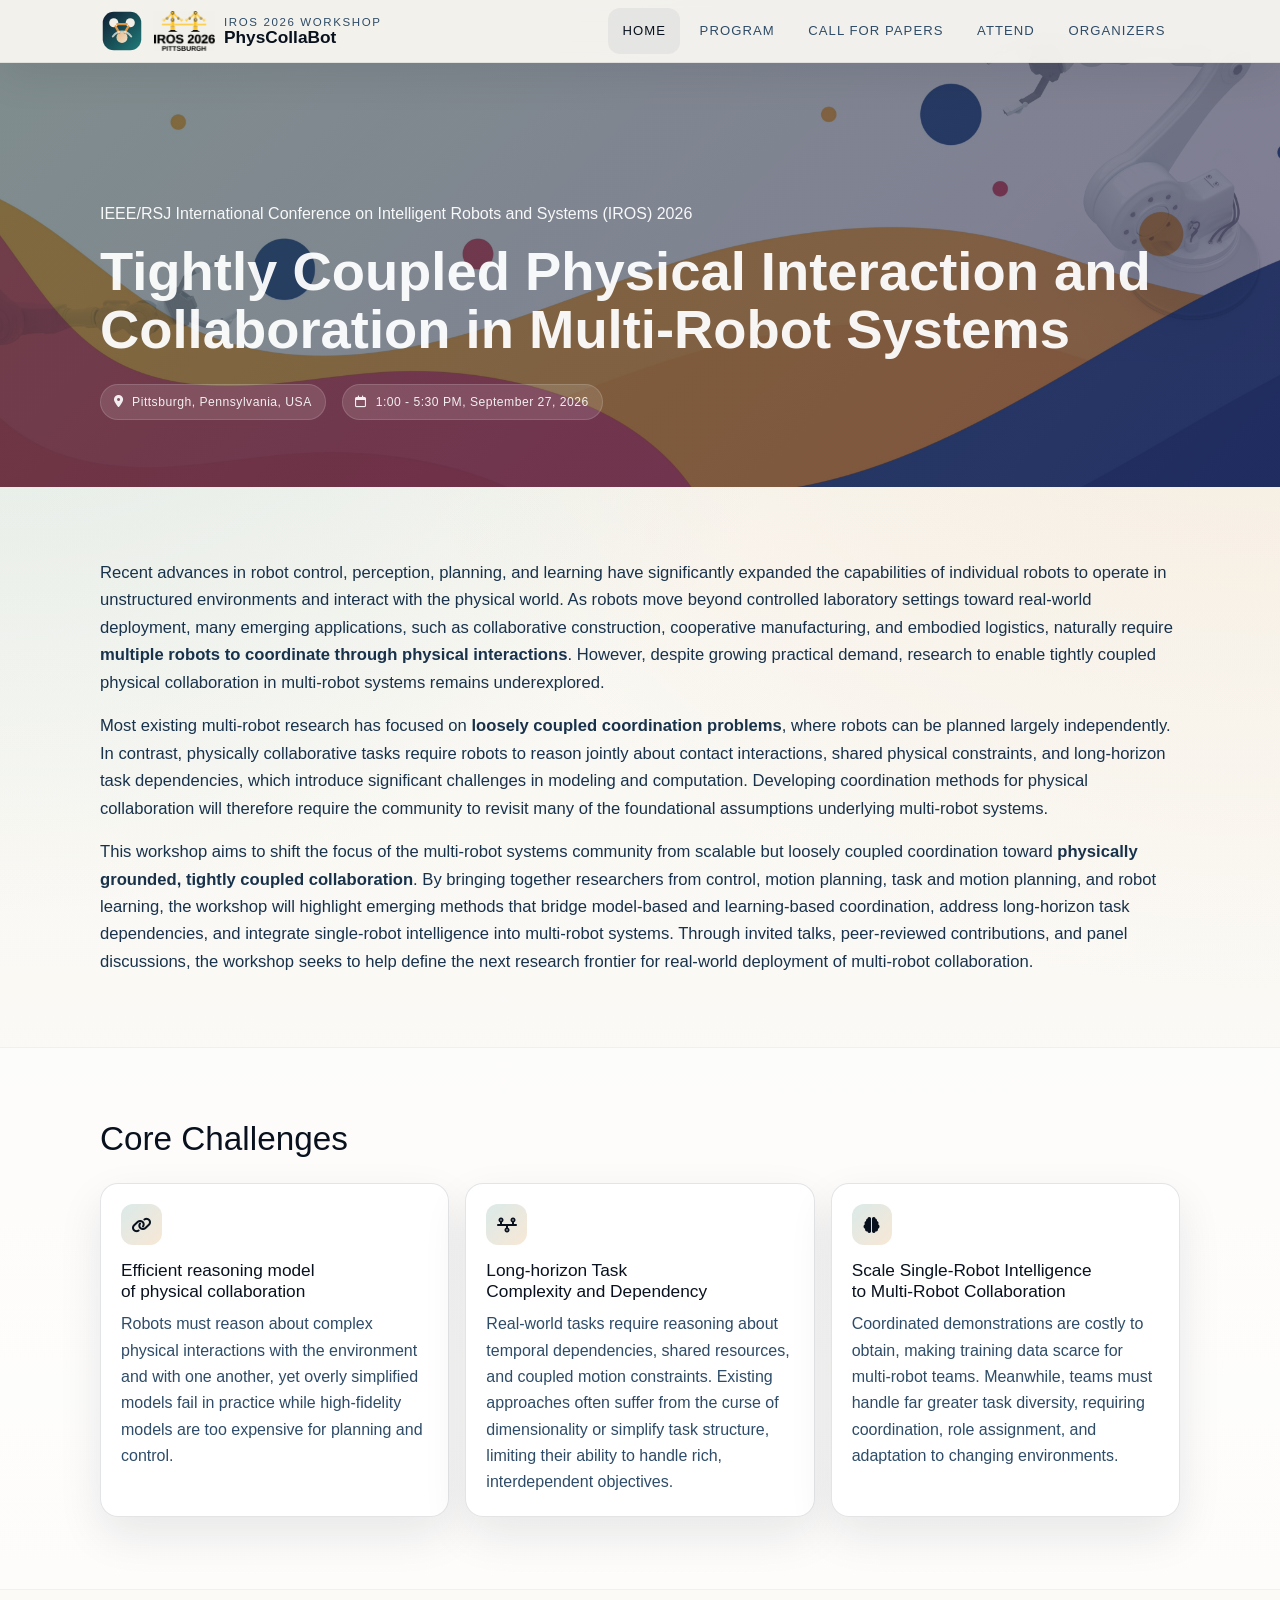
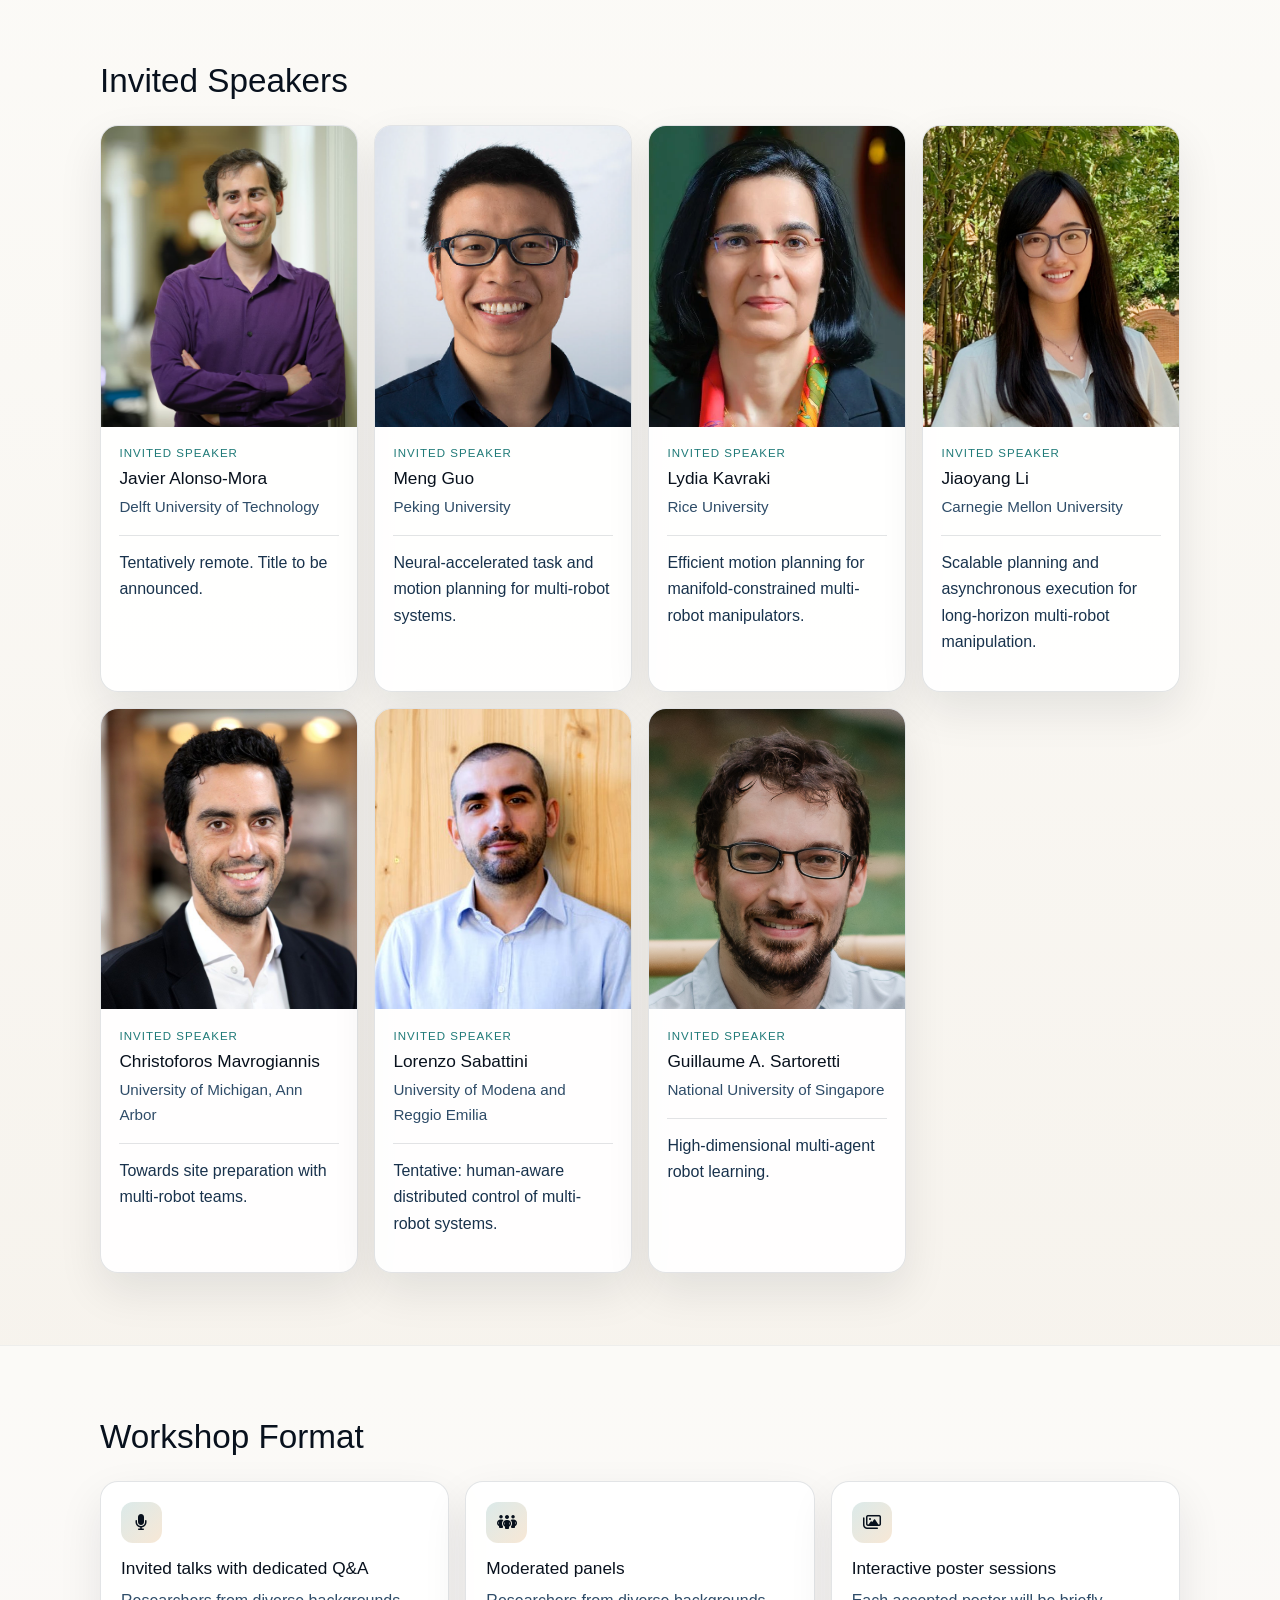
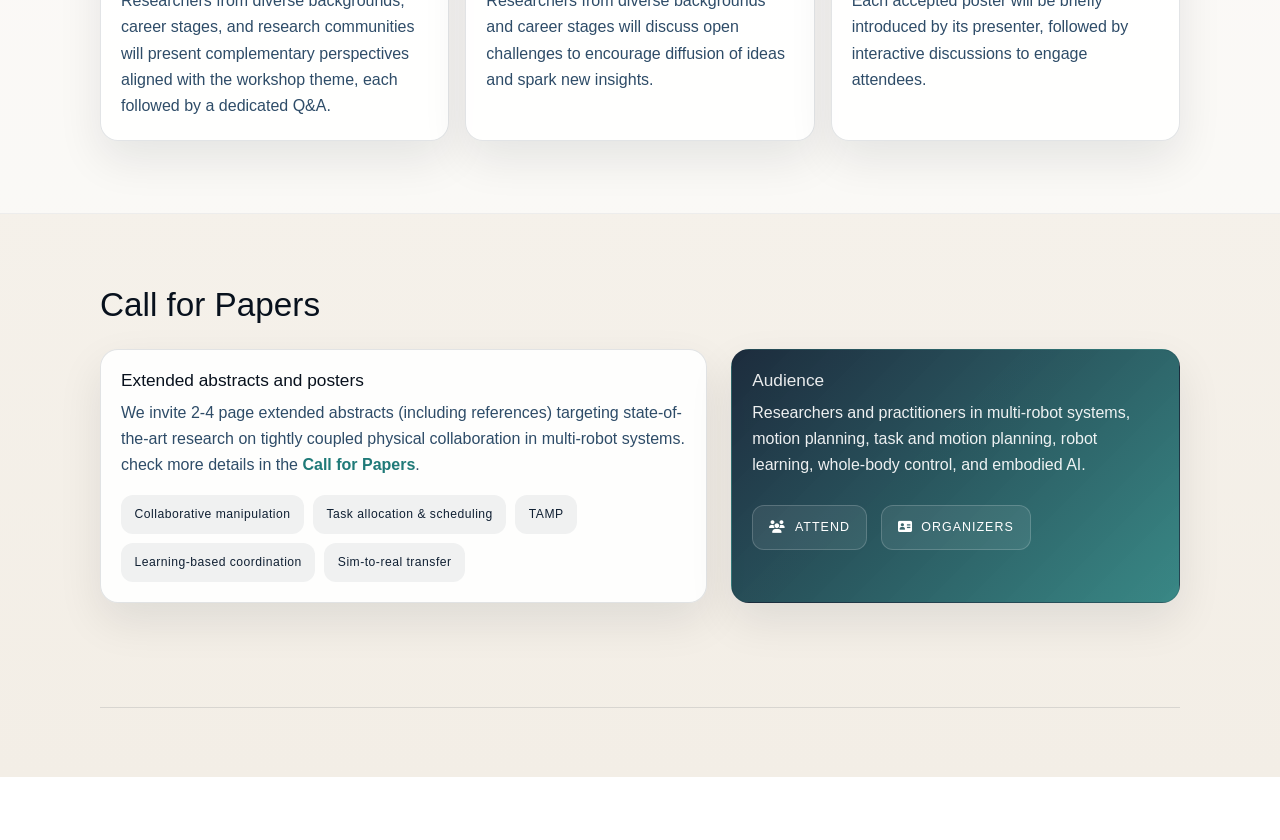
==== commit 943bfcd1: "use full title" ====
--- a/index.html
+++ b/index.html
@@ -4,7 +4,7 @@
 	<meta charset="utf-8">
 	<meta name="viewport" content="width=device-width, initial-scale=1, shrink-to-fit=no">
 	<meta name="description" content="IROS 2026 workshop on tightly coupled physical collaboration in multi-robot systems, including collaborative manipulation, task and motion planning, robot learning, and multi-robot coordination.">
-	<title>Tightly Coupled Physical Collaboration in Multi-Robot Systems | IROS 2026 Workshop</title>
+	<title>Tightly Coupled Physical Interaction and Collaboration in Multi-Robot Systems | IROS 2026 Workshop</title>
 	<link rel="canonical" href="https://physcollabot.github.io/">
 	<link rel="icon" href="img/pcb-mark.svg" type="image/svg+xml">
 	<link rel="preconnect" href="https://fonts.googleapis.com">
@@ -45,7 +45,7 @@
 			<div class="hero-grid">
 				<div class="hero-copy" data-reveal>
 					<p>IEEE/RSJ International Conference on Intelligent Robots and Systems (IROS) 2026</p>
-					<h1 class="hero-title">Tightly Coupled Physical Collaboration in Multi-Robot Systems</h1>
+					<h1 class="hero-title">Tightly Coupled Physical Interaction and Collaboration in Multi-Robot Systems</h1>
 					<!-- <p class="hero-summary">
 						This workshop aims to bring together researchers in control, motion planning, task and motion planning, and robot learning
 						to shift the focus of multi-robot research from loosely coupled coordination toward physically grounded, tightly coupled collaboration.
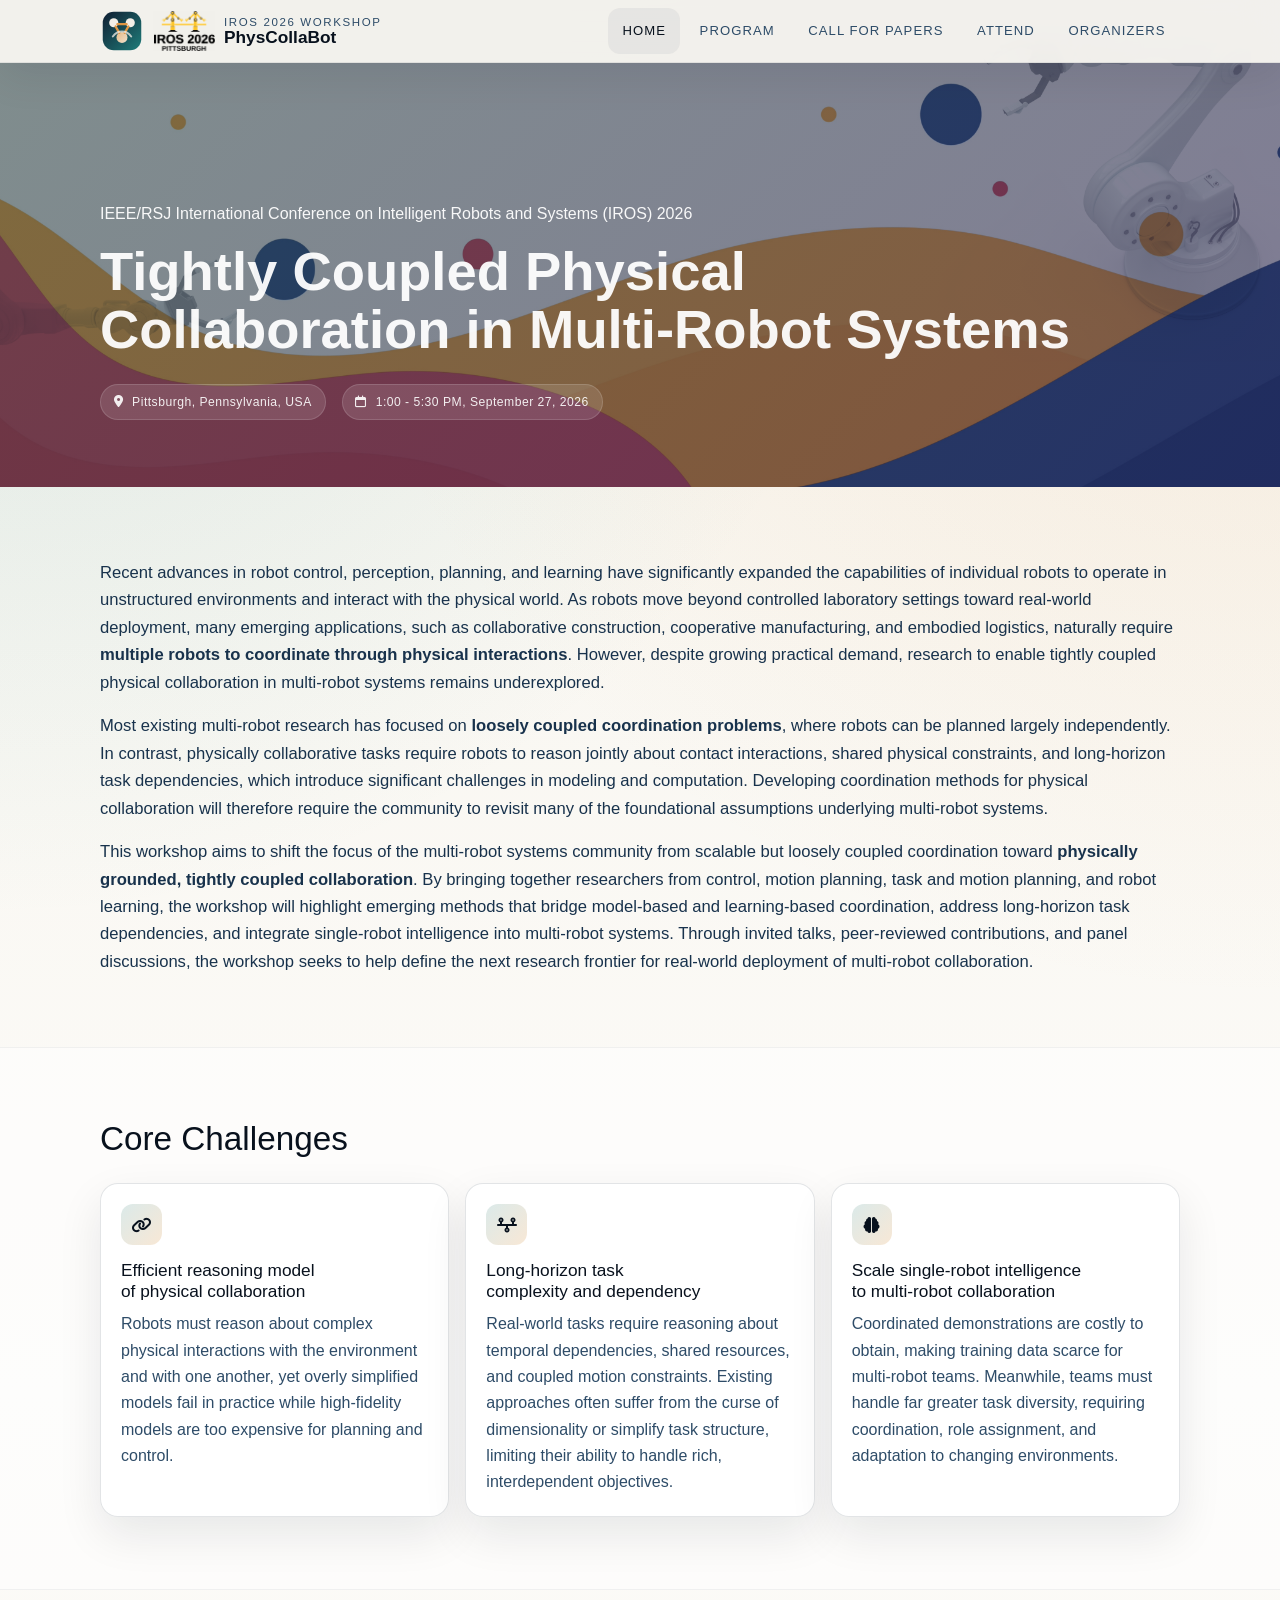
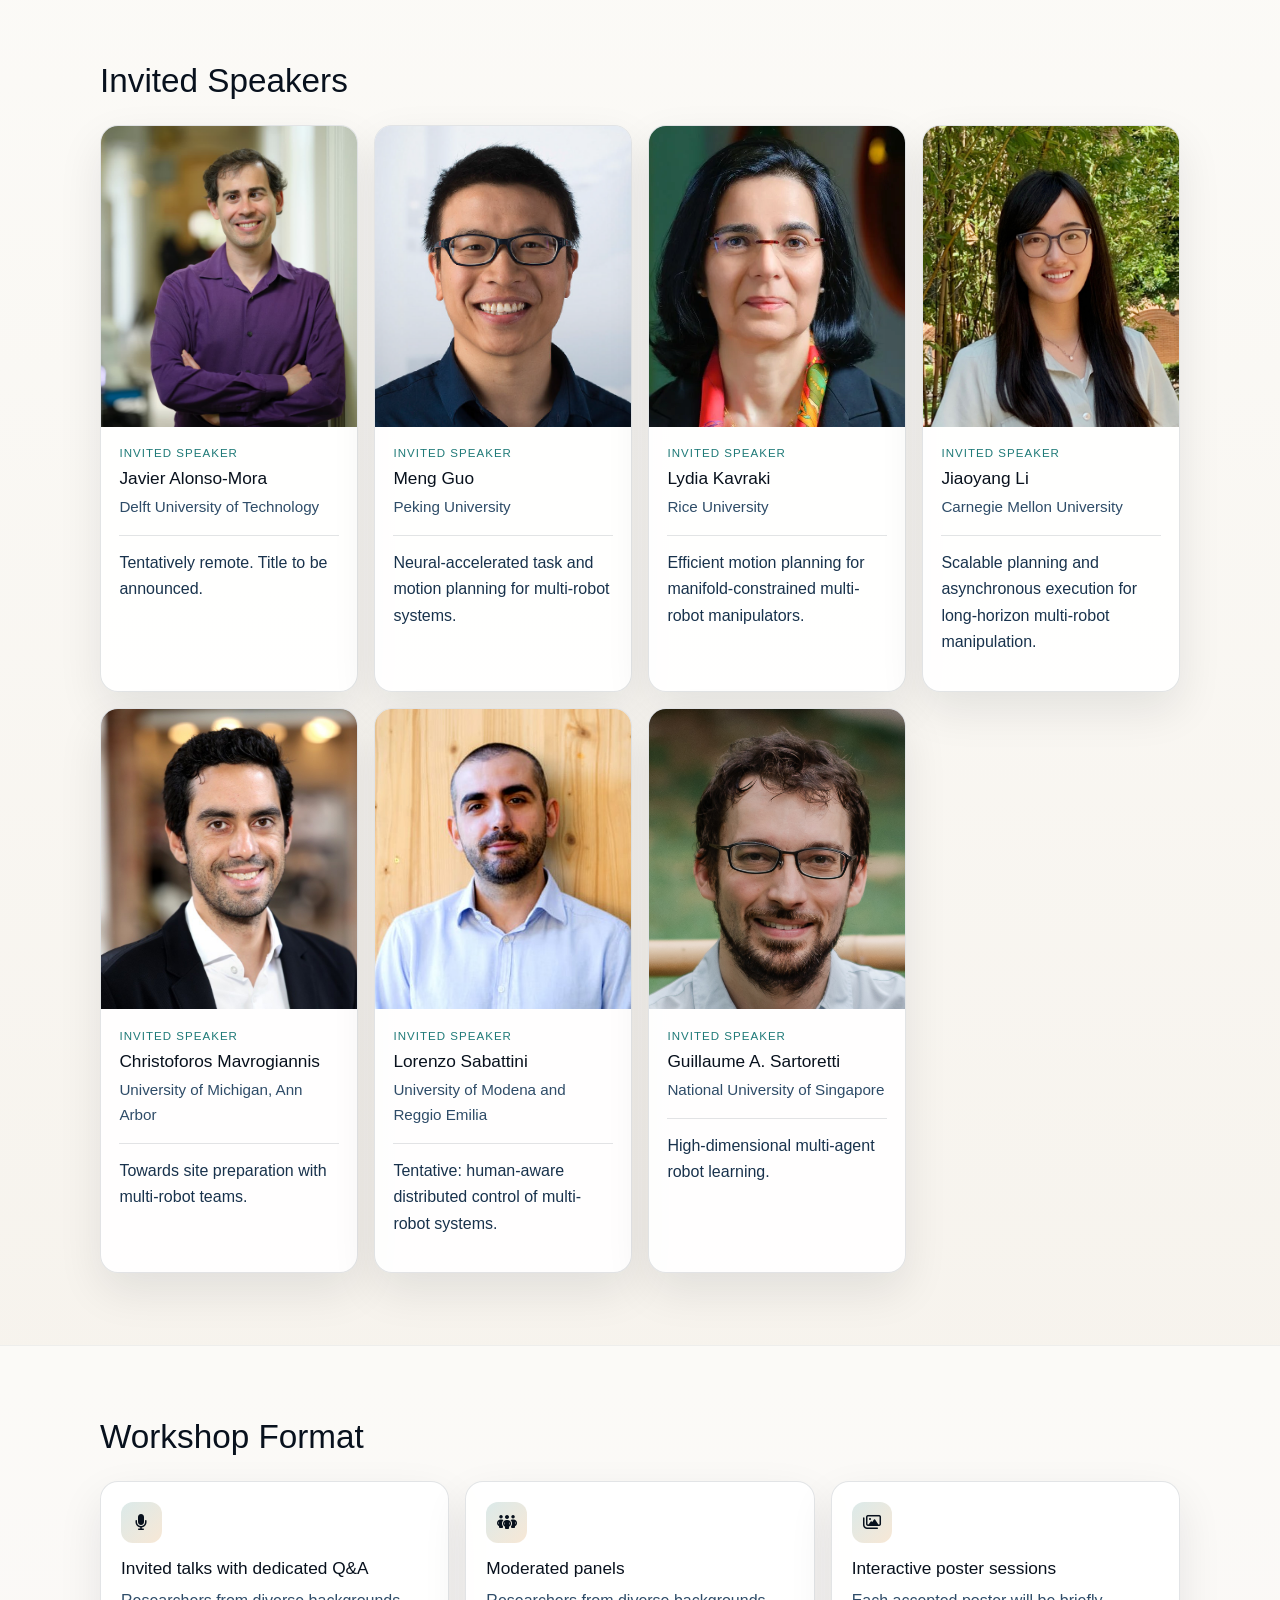
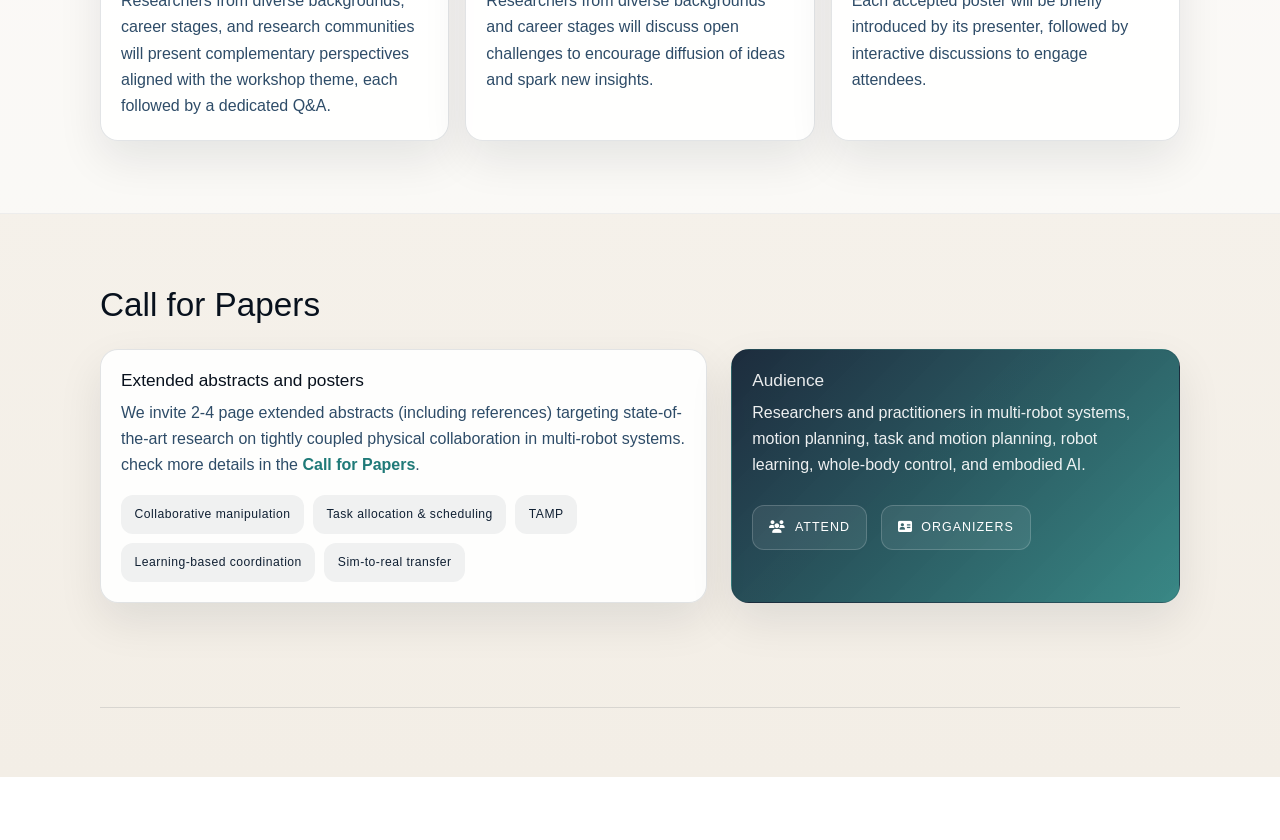
==== commit 35dd7a87: "update" ====
--- a/index.html
+++ b/index.html
@@ -3,9 +3,8 @@
 <head>
 	<meta charset="utf-8">
 	<meta name="viewport" content="width=device-width, initial-scale=1, shrink-to-fit=no">
-	<meta name="description" content="IROS 2026 workshop on tightly coupled physical collaboration in multi-robot systems, including collaborative manipulation, task and motion planning, robot learning, and multi-robot coordination.">
-	<title>Tightly Coupled Physical Interaction and Collaboration in Multi-Robot Systems | IROS 2026 Workshop</title>
-	<link rel="canonical" href="https://physcollabot.github.io/">
+	<meta name="description" content="PhysCollaBot is the IROS 2026 workshop on tightly coupled physical interaction and collaborative planning in multi-robot systems.">
+	<title>PhysCollaBot | IROS 2026 Workshop</title>
 	<link rel="icon" href="img/pcb-mark.svg" type="image/svg+xml">
 	<link rel="preconnect" href="https://fonts.googleapis.com">
 	<link rel="preconnect" href="https://fonts.gstatic.com" crossorigin>
@@ -45,7 +44,7 @@
 			<div class="hero-grid">
 				<div class="hero-copy" data-reveal>
 					<p>IEEE/RSJ International Conference on Intelligent Robots and Systems (IROS) 2026</p>
-					<h1 class="hero-title">Tightly Coupled Physical Interaction and Collaboration in Multi-Robot Systems</h1>
+					<h1 class="hero-title">Tightly Coupled Physical Collaboration in Multi-Robot Systems</h1>
 					<!-- <p class="hero-summary">
 						This workshop aims to bring together researchers in control, motion planning, task and motion planning, and robot learning
 						to shift the focus of multi-robot research from loosely coupled coordination toward physically grounded, tightly coupled collaboration.
@@ -107,14 +106,14 @@
 					</article>
 					<article class="info-card" data-reveal>
 						<div class="card-icon"><i class="fa-solid fa-timeline"></i></div>
-						<h3 class="card-title">Long-horizon Task Complexity and Dependency</h3>
+						<h3 class="card-title">Long-horizon task complexity and dependency</h3>
 						<p class="card-text">
 							Real-world tasks require reasoning about temporal dependencies, shared resources, and coupled motion constraints. Existing approaches often suffer from the curse of dimensionality or simplify task structure, limiting their ability to handle rich, interdependent objectives.
 						</p>
 					</article>
 					<article class="info-card" data-reveal>
 						<div class="card-icon"><i class="fa-solid fa-brain"></i></div>
-						<h3 class="card-title">Scale Single-Robot Intelligence to Multi-Robot Collaboration</h3>
+						<h3 class="card-title">Scale single-robot intelligence to multi-robot collaboration</h3>
 						<p class="card-text">
 							Coordinated demonstrations are costly to obtain, making training data scarce for multi-robot teams. Meanwhile, teams must handle far greater task diversity, requiring coordination, role assignment, and adaptation to changing environments.
 						</p>
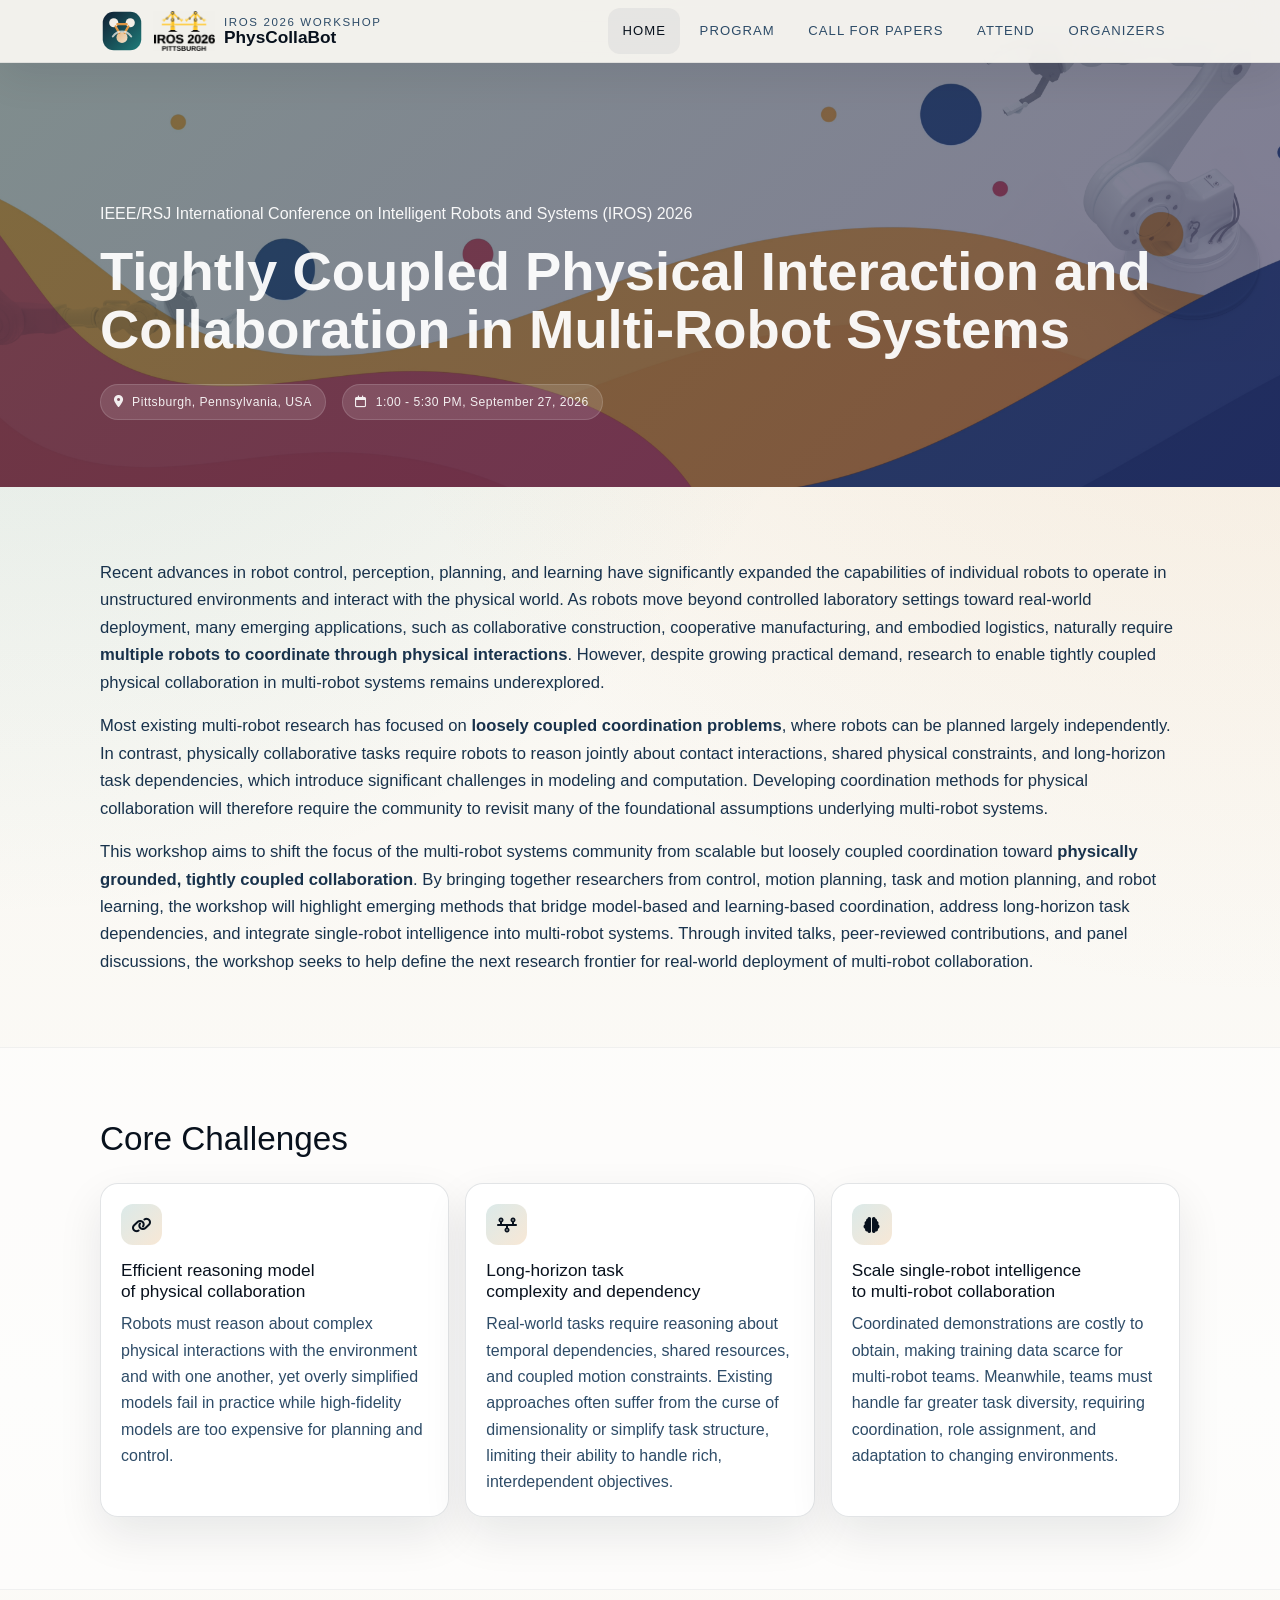
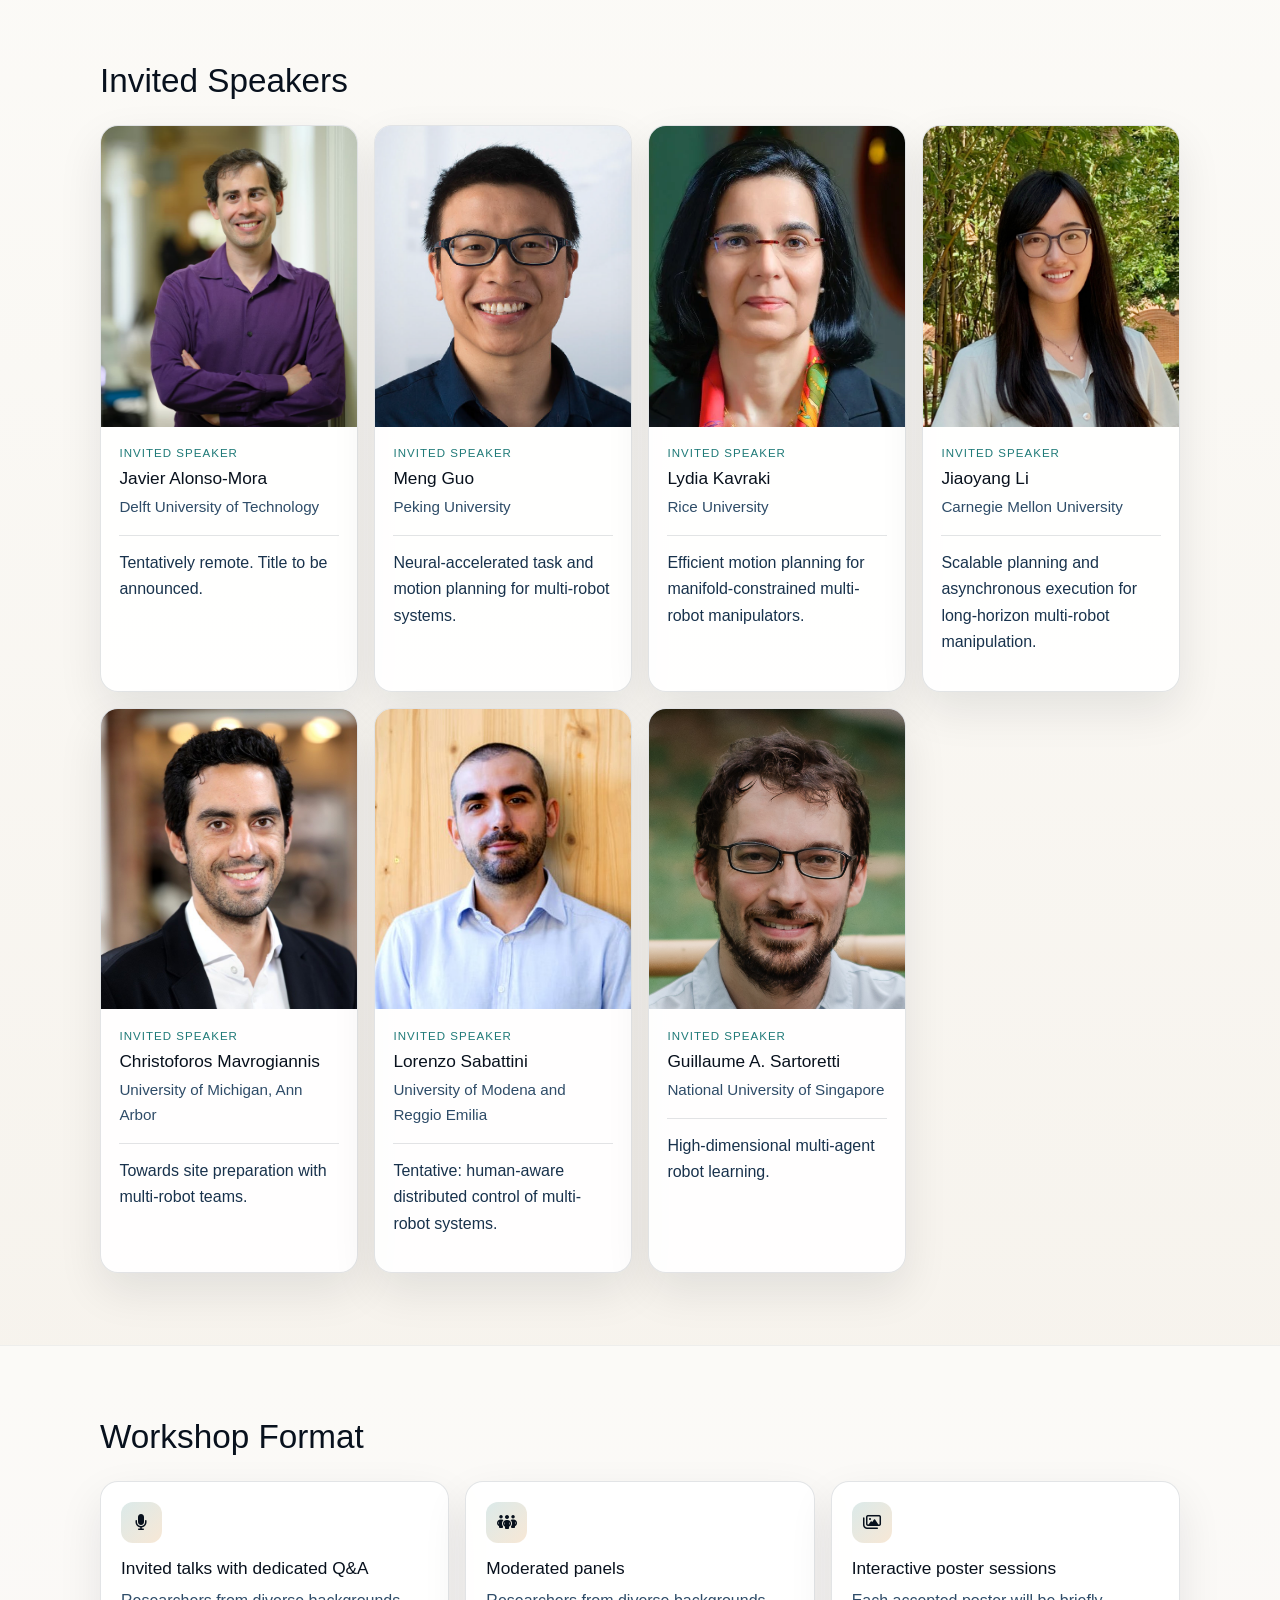
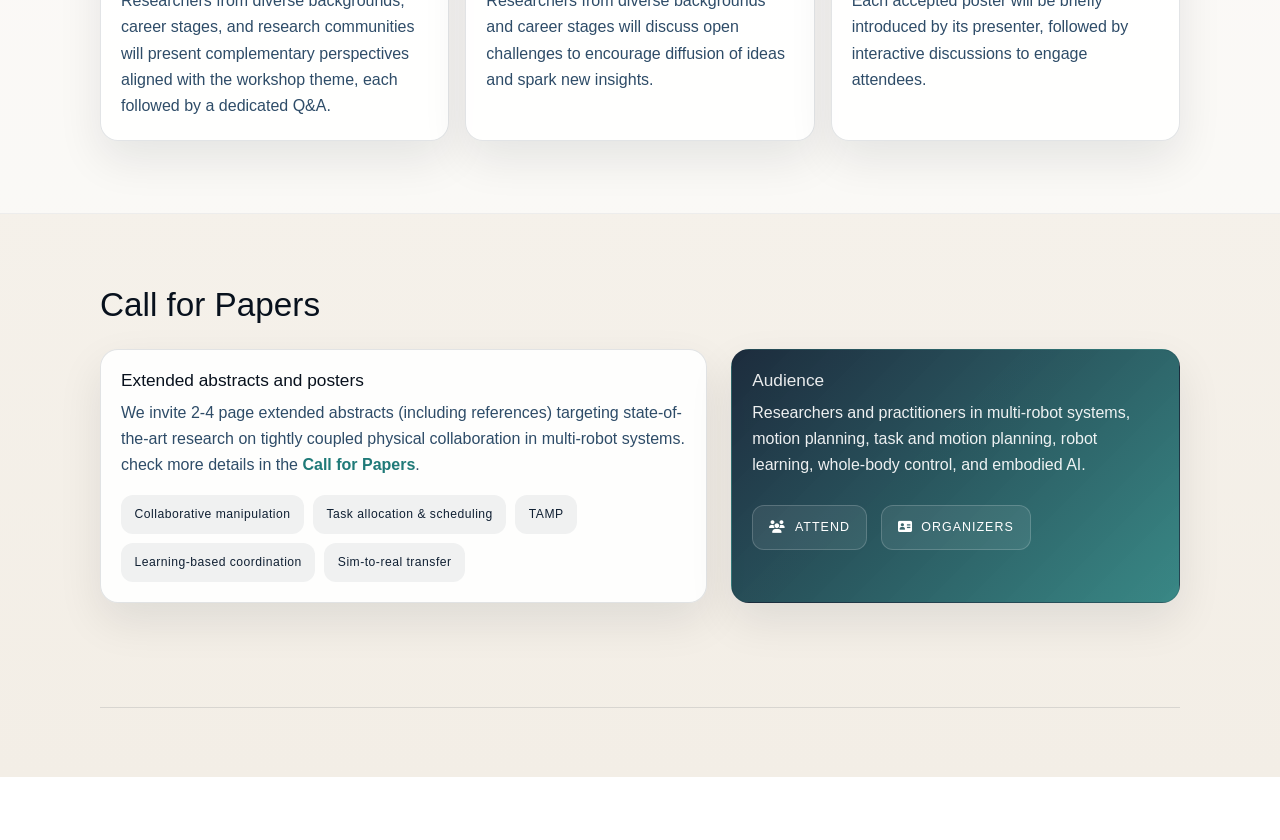
==== commit 0c09cc84: "Merge branch 'main' of github.com:physcollabot/physcollabot.github.io into main" ====
--- a/index.html
+++ b/index.html
@@ -3,8 +3,9 @@
 <head>
 	<meta charset="utf-8">
 	<meta name="viewport" content="width=device-width, initial-scale=1, shrink-to-fit=no">
-	<meta name="description" content="PhysCollaBot is the IROS 2026 workshop on tightly coupled physical interaction and collaborative planning in multi-robot systems.">
-	<title>PhysCollaBot | IROS 2026 Workshop</title>
+	<meta name="description" content="IROS 2026 workshop on tightly coupled physical collaboration in multi-robot systems, including collaborative manipulation, task and motion planning, robot learning, and multi-robot coordination.">
+	<title>Tightly Coupled Physical Interaction and Collaboration in Multi-Robot Systems | IROS 2026 Workshop</title>
+	<link rel="canonical" href="https://physcollabot.github.io/">
 	<link rel="icon" href="img/pcb-mark.svg" type="image/svg+xml">
 	<link rel="preconnect" href="https://fonts.googleapis.com">
 	<link rel="preconnect" href="https://fonts.gstatic.com" crossorigin>
@@ -44,7 +45,7 @@
 			<div class="hero-grid">
 				<div class="hero-copy" data-reveal>
 					<p>IEEE/RSJ International Conference on Intelligent Robots and Systems (IROS) 2026</p>
-					<h1 class="hero-title">Tightly Coupled Physical Collaboration in Multi-Robot Systems</h1>
+					<h1 class="hero-title">Tightly Coupled Physical Interaction and Collaboration in Multi-Robot Systems</h1>
 					<!-- <p class="hero-summary">
 						This workshop aims to bring together researchers in control, motion planning, task and motion planning, and robot learning
 						to shift the focus of multi-robot research from loosely coupled coordination toward physically grounded, tightly coupled collaboration.
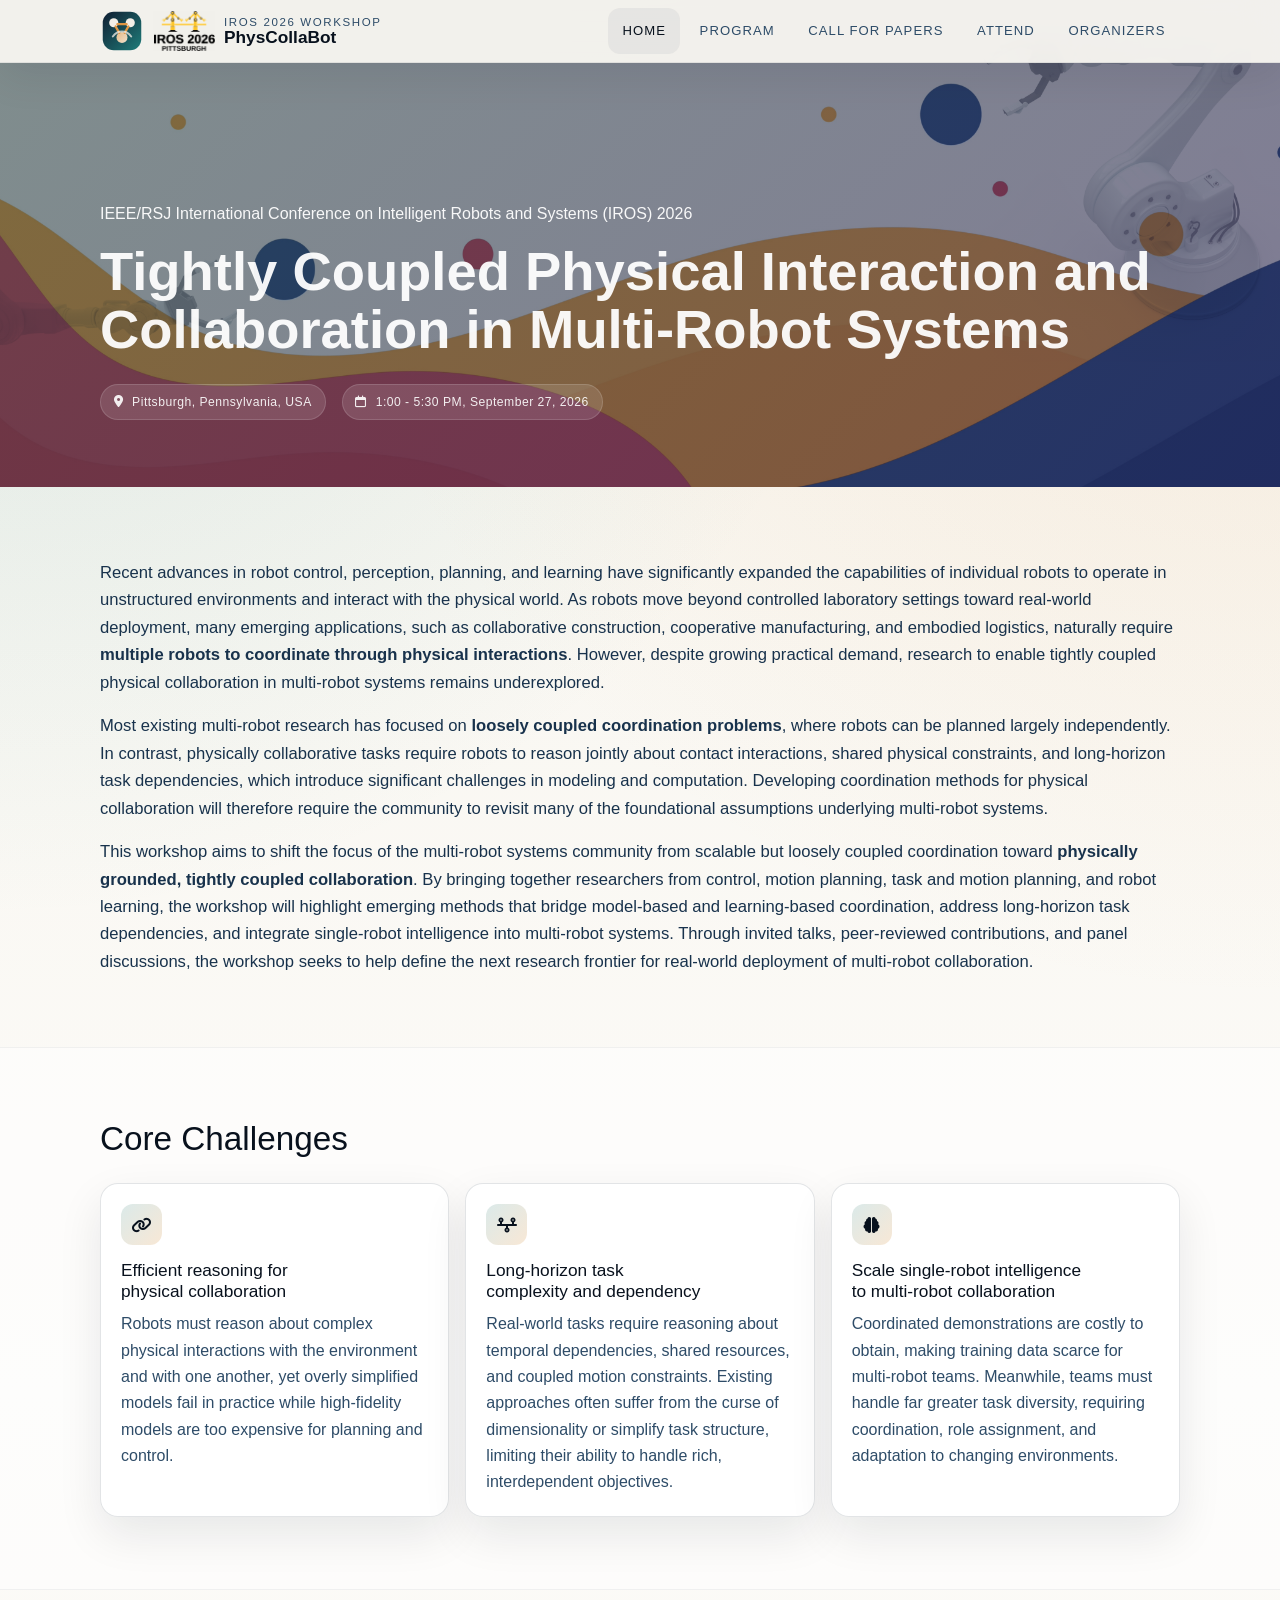
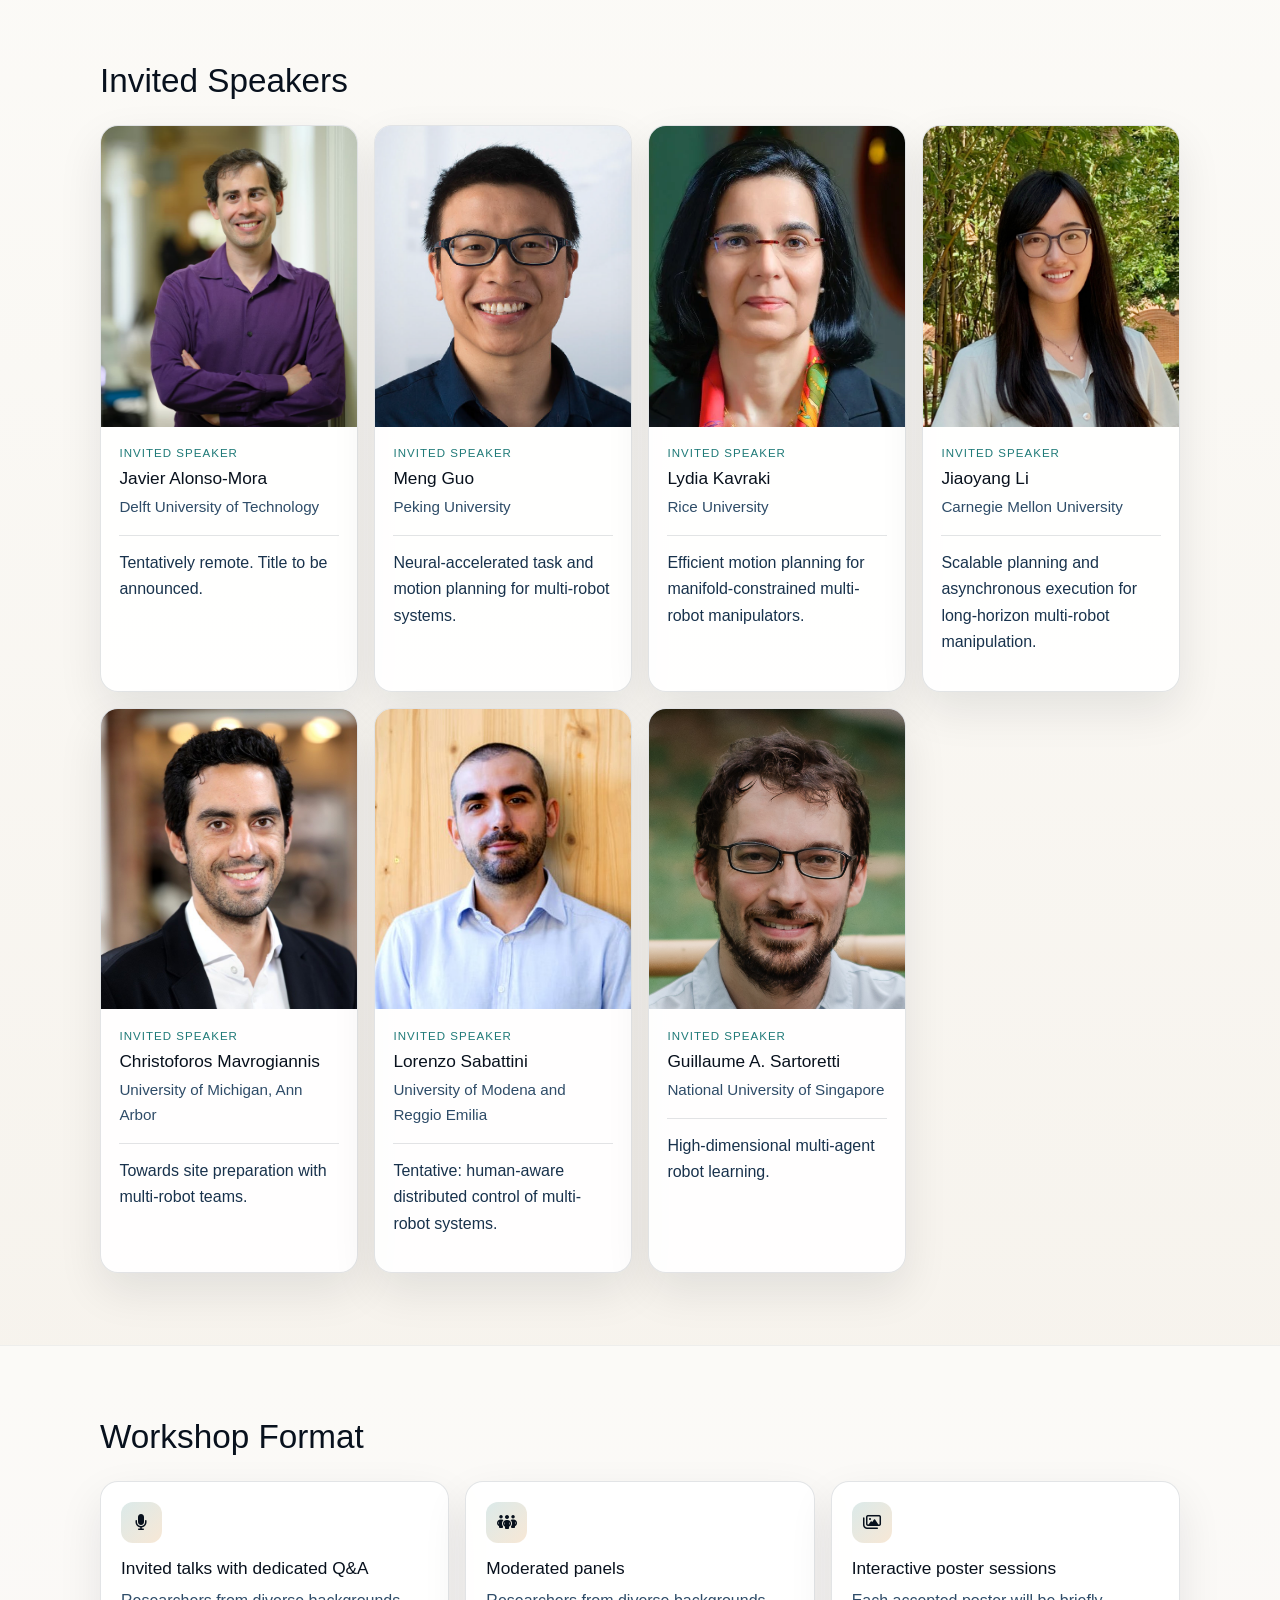
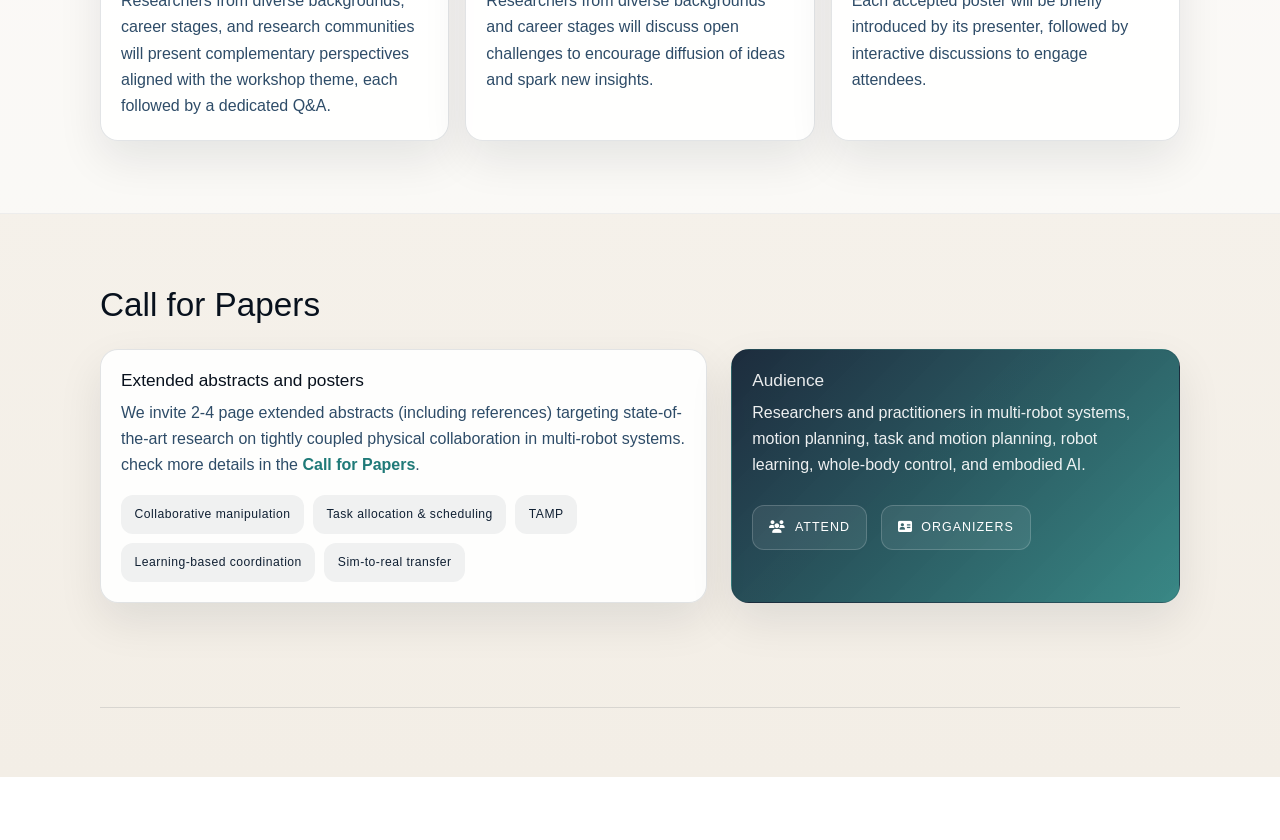
==== commit 512617ed: "update" ====
--- a/index.html
+++ b/index.html
@@ -100,7 +100,7 @@
 				<div class="card-grid">
 					<article class="info-card" data-reveal>
 						<div class="card-icon"><i class="fa-solid fa-link"></i></div>
-						<h3 class="card-title">Efficient reasoning model of physical collaboration</h3>
+						<h3 class="card-title">Efficient reasoning for physical collaboration</h3>
 						<p class="card-text">
 							Robots must reason about complex physical interactions with the environment and with one another, yet overly simplified models fail in practice while high-fidelity models are too expensive for planning and control.
 						</p>
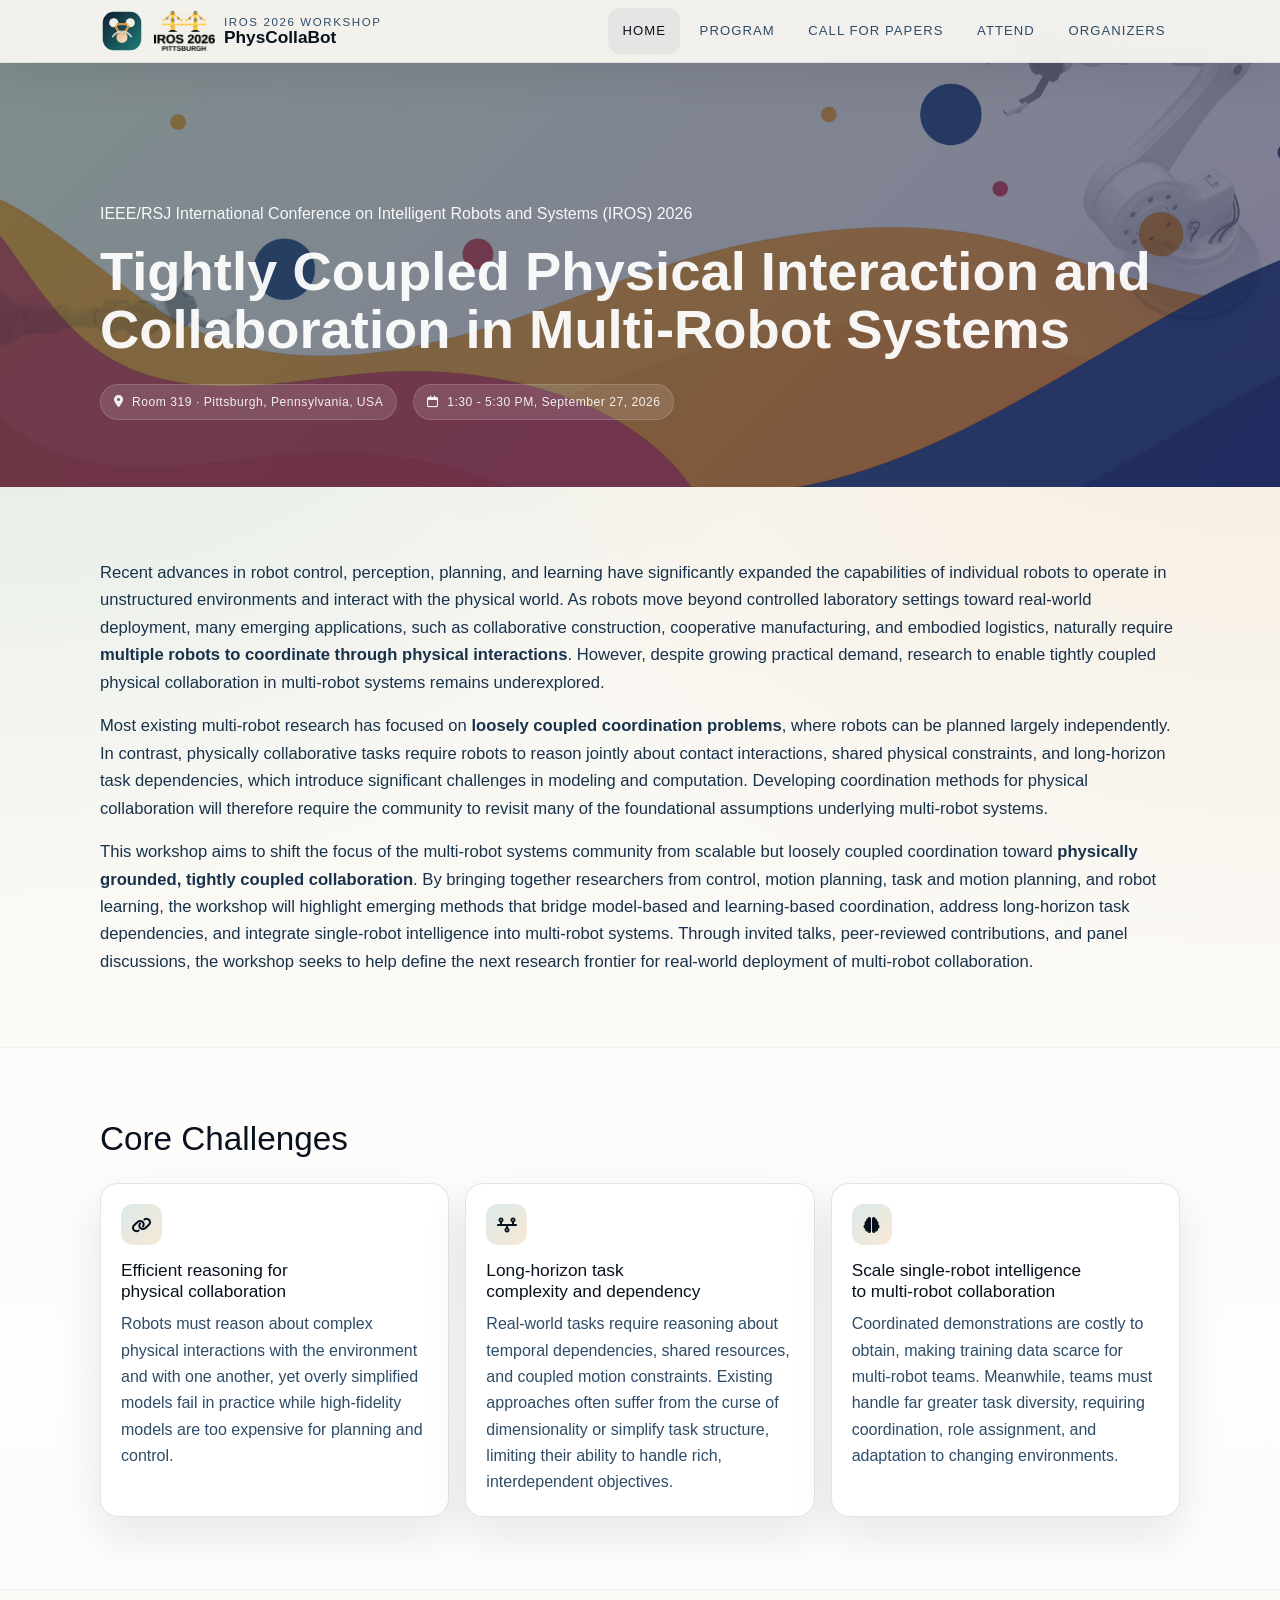
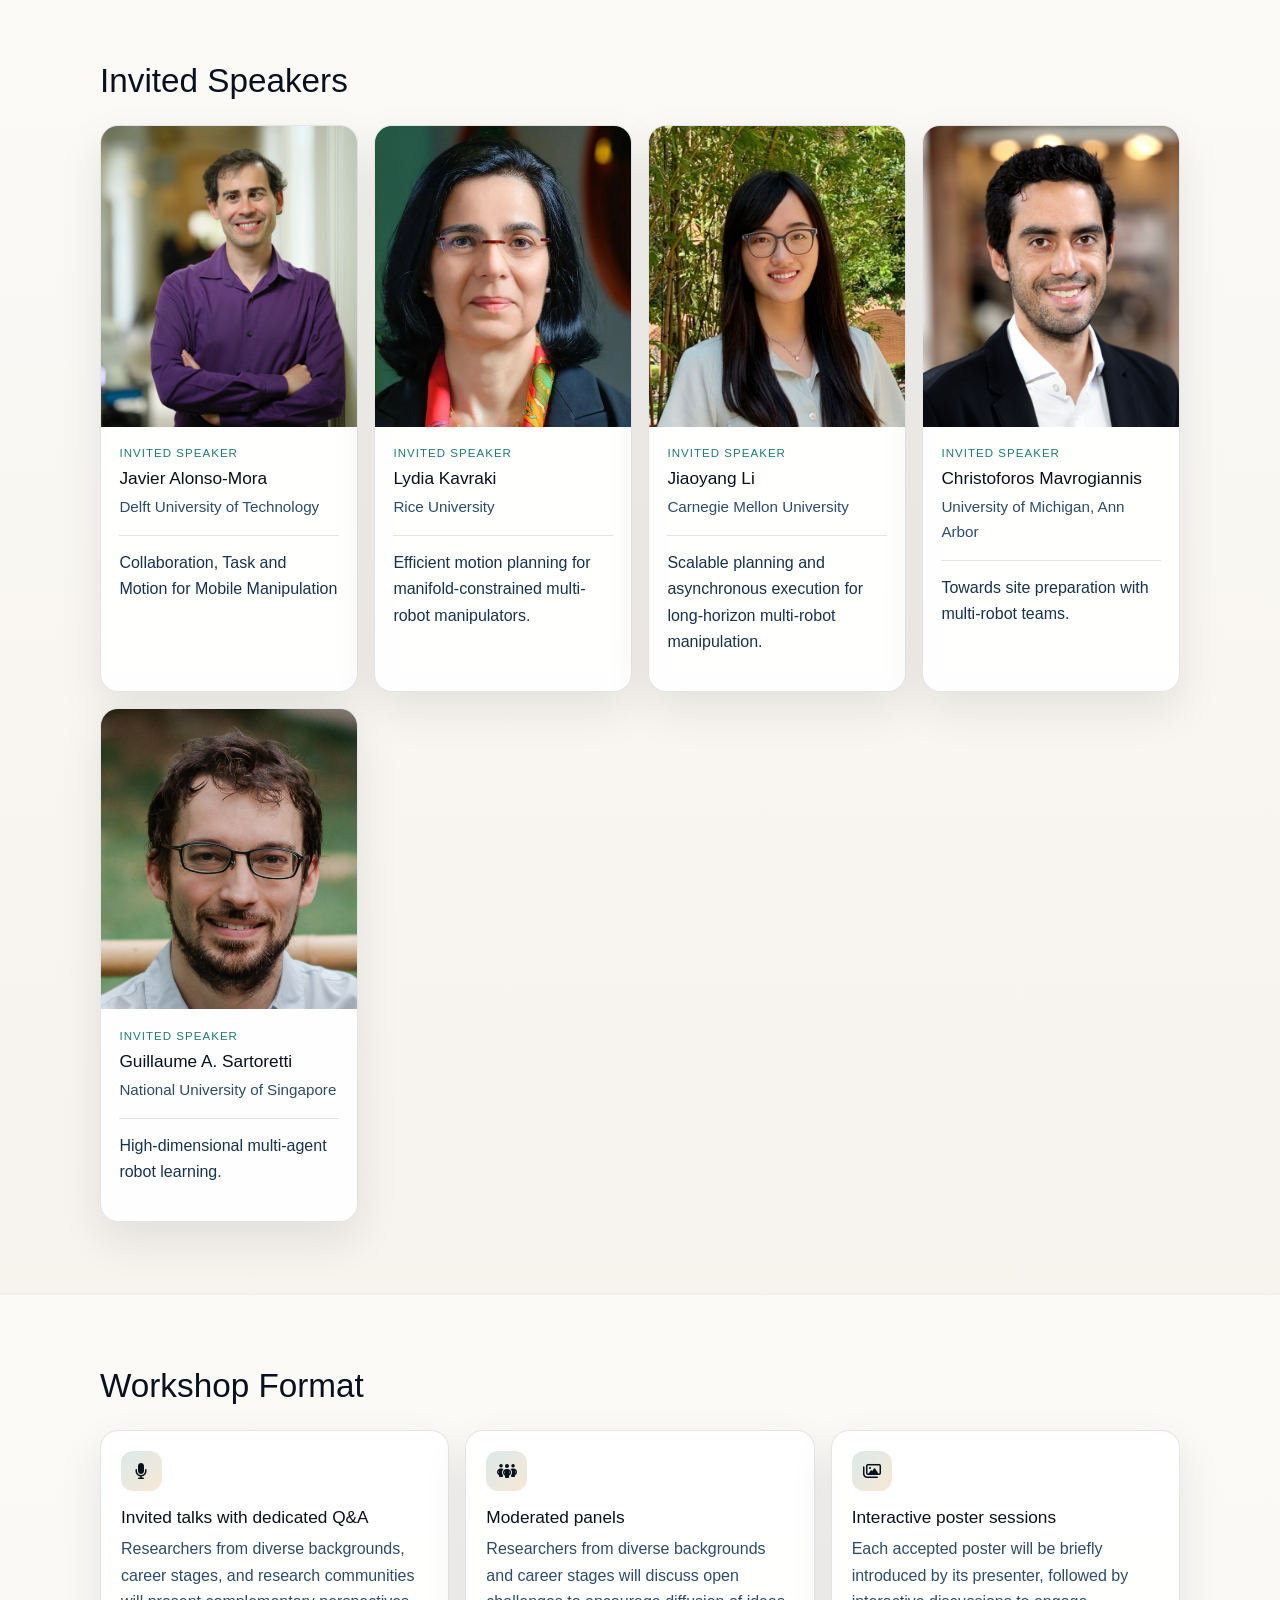
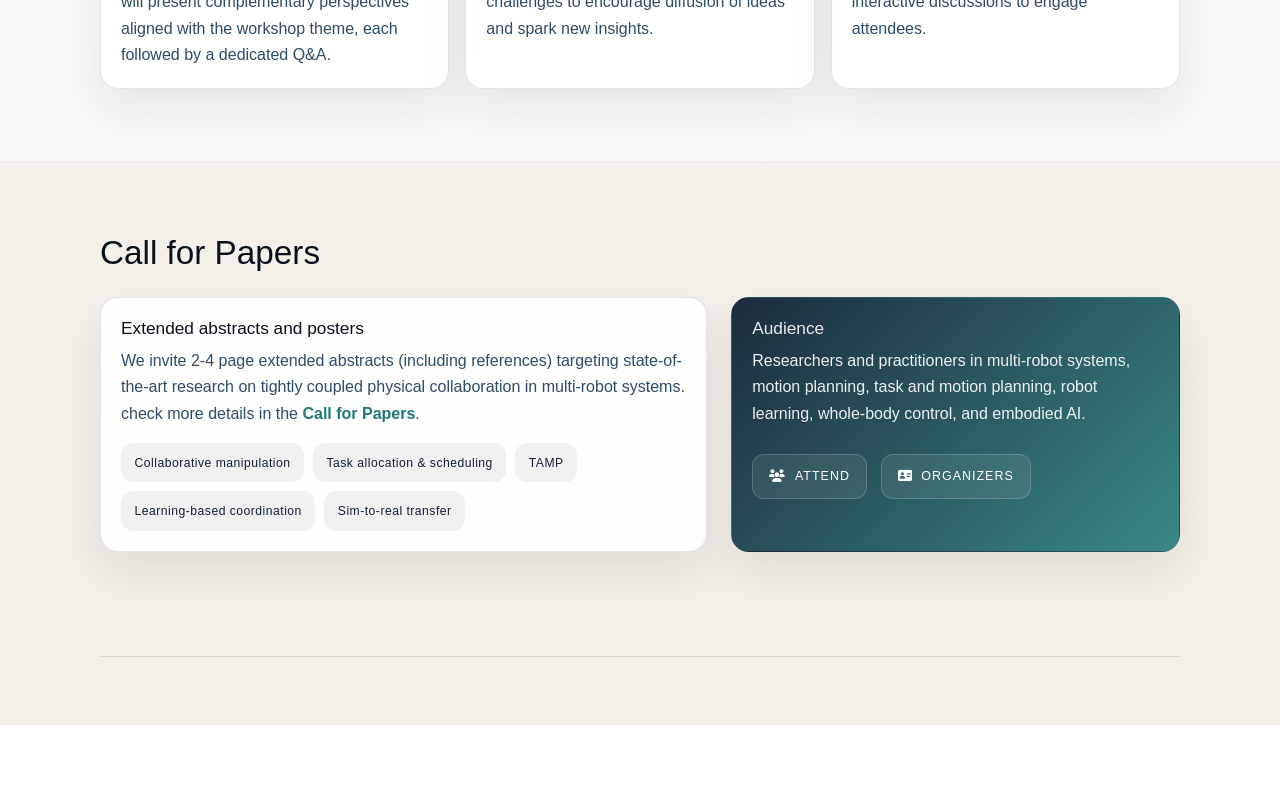
==== commit 270ea2c1: "updated schedule and speakers" ====
--- a/index.html
+++ b/index.html
@@ -52,9 +52,9 @@
 					</p> -->
 					<div class="hero-meta">
 						<span class="meta-chip"><i class="fa-solid fa-location-dot"></i> 
-							Pittsburgh, Pennsylvania, USA</span>
+							Room 319 · Pittsburgh, Pennsylvania, USA</span>
 						<span class="meta-chip"><i class="fa-regular fa-calendar"></i> 
-							1:00 - 5:30 PM, September 27, 2026</span>
+							1:30 - 5:30 PM, September 27, 2026</span>
 					</div>
 				</div>
 			</div>
@@ -137,16 +137,7 @@
 							<div class="speaker-role">Invited Speaker</div>
 							<h3 class="speaker-name">Javier Alonso-Mora</h3>
 							<p class="speaker-affiliation">Delft University of Technology</p>
-							<p class="speaker-talk">Tentatively remote. Title to be announced.</p>
-						</div>
-					</article>
-					<article class="speaker-card" data-reveal>
-						<img class="speaker-photo" src="img/speakers/meng-guo.png" alt="Meng Guo">
-						<div class="speaker-body">
-							<div class="speaker-role">Invited Speaker</div>
-							<h3 class="speaker-name">Meng Guo</h3>
-							<p class="speaker-affiliation">Peking University</p>
-							<p class="speaker-talk">Neural-accelerated task and motion planning for multi-robot systems.</p>
+							<p class="speaker-talk">Collaboration, Task and Motion for Mobile Manipulation</p>
 						</div>
 					</article>
 					<article class="speaker-card" data-reveal>
@@ -174,15 +165,6 @@
 							<h3 class="speaker-name">Christoforos Mavrogiannis</h3>
 							<p class="speaker-affiliation">University of Michigan, Ann Arbor</p>
 							<p class="speaker-talk">Towards site preparation with multi-robot teams.</p>
-						</div>
-					</article>
-					<article class="speaker-card" data-reveal>
-						<img class="speaker-photo" src="img/speakers/lorenzo-sabattini.jpg" alt="Lorenzo Sabattini">
-						<div class="speaker-body">
-							<div class="speaker-role">Invited Speaker</div>
-							<h3 class="speaker-name">Lorenzo Sabattini</h3>
-							<p class="speaker-affiliation">University of Modena and Reggio Emilia</p>
-							<p class="speaker-talk">Tentative: human-aware distributed control of multi-robot systems.</p>
 						</div>
 					</article>
 					<article class="speaker-card" data-reveal>
--- a/style.css
+++ b/style.css
@@ -618,6 +618,43 @@
 	margin-bottom: 0;
 }
 
+.paper-list {
+	list-style: none;
+	padding: 0;
+	margin: 0;
+}
+
+.paper-list li {
+	padding: 1.25rem 0;
+	border-bottom: 1px solid var(--line);
+}
+
+.paper-list li:first-child {
+	padding-top: 0;
+}
+
+.paper-list li:last-child {
+	padding-bottom: 0;
+	border-bottom: 0;
+}
+
+.paper-title,
+.paper-authors {
+	font-size: 1.04rem;
+}
+
+.paper-title {
+	font-weight: 600;
+	line-height: 1.5;
+	margin: 0 0 0.35rem;
+	color: var(--ink-950);
+}
+
+.paper-authors {
+	margin: 0;
+	color: var(--ink-800);
+}
+
 .theme-list {
 	display: grid;
 	grid-template-columns: repeat(2, minmax(0, 1fr));
@@ -844,6 +881,10 @@
 	height: 100%;
 	object-fit: cover;
 	object-position: center top;
+}
+
+.person-avatar-jiazhen img {
+	object-position: center center;
 }
 
 .avatar-initials {
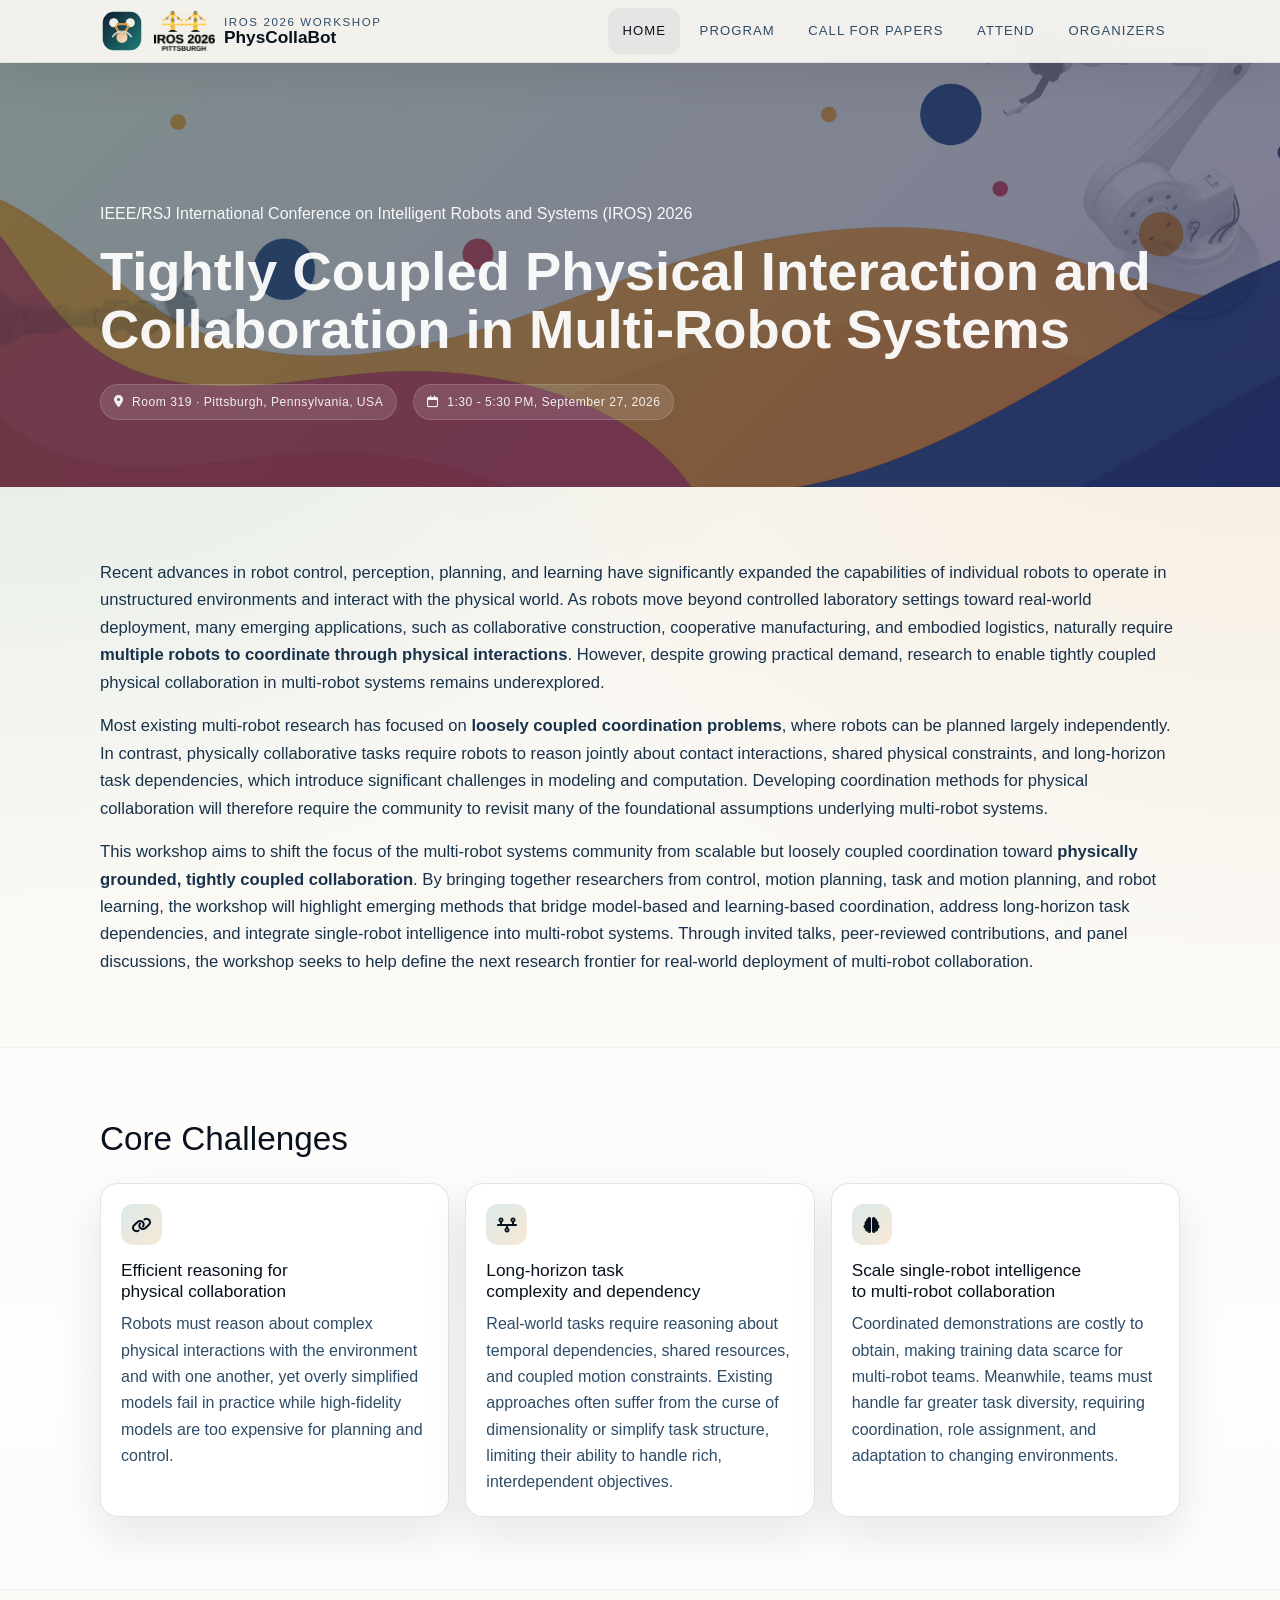
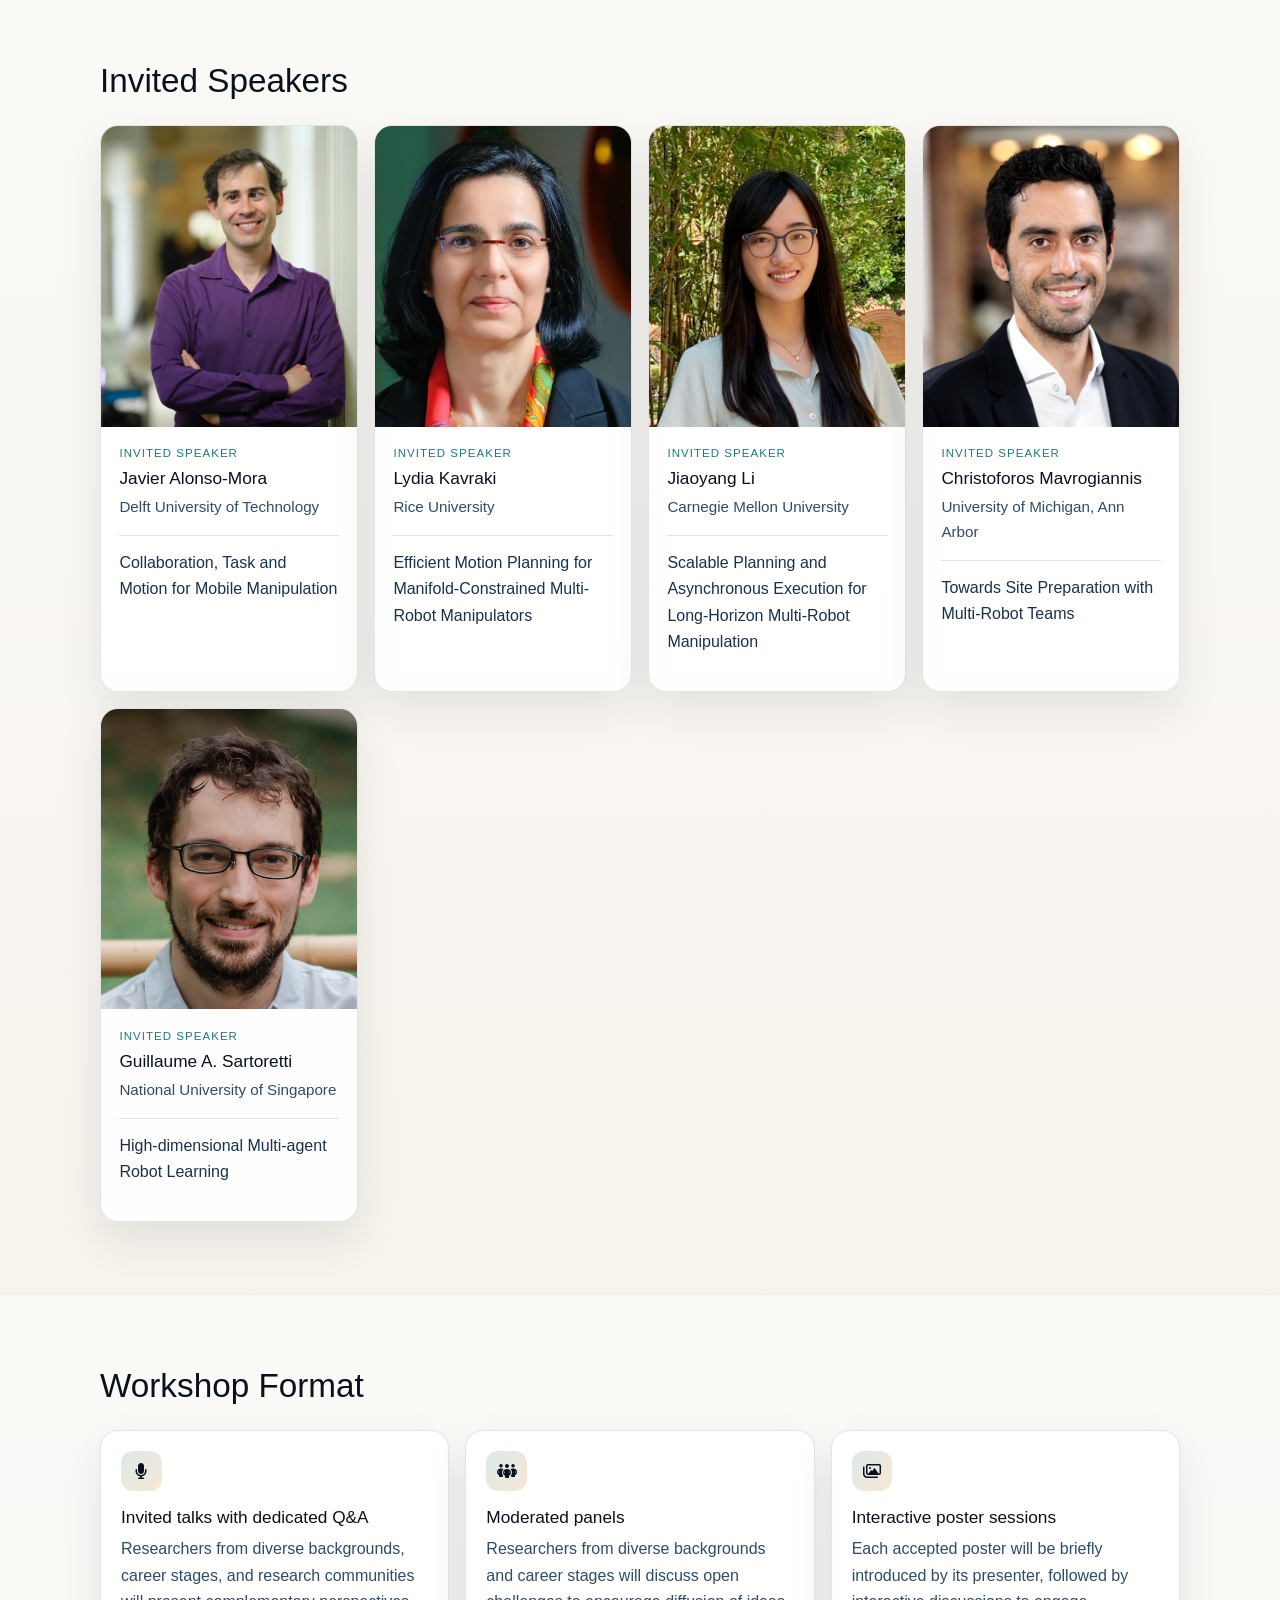
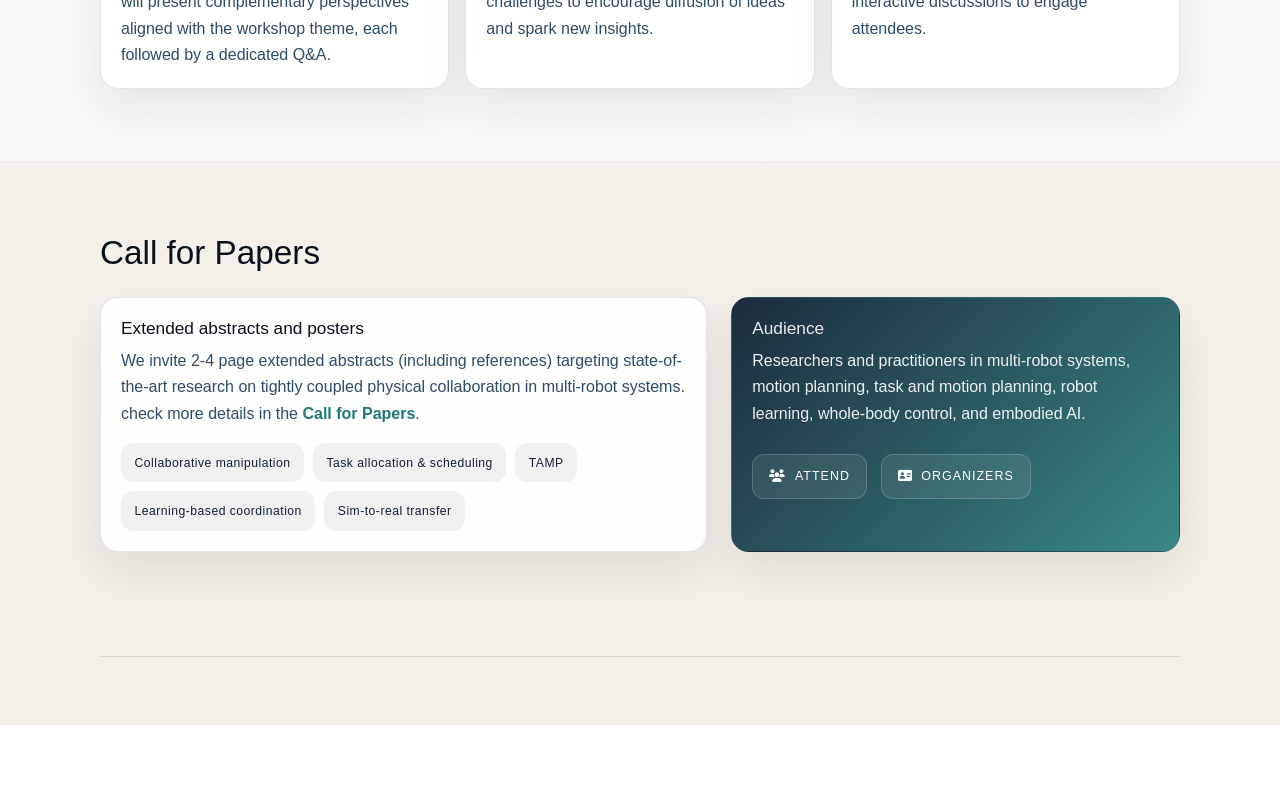
==== commit 69673e81: "formatting" ====
--- a/index.html
+++ b/index.html
@@ -146,7 +146,7 @@
 							<div class="speaker-role">Invited Speaker</div>
 							<h3 class="speaker-name">Lydia Kavraki</h3>
 							<p class="speaker-affiliation">Rice University</p>
-							<p class="speaker-talk">Efficient motion planning for manifold-constrained multi-robot manipulators.</p>
+							<p class="speaker-talk">Efficient Motion Planning for Manifold-Constrained Multi-Robot Manipulators</p>
 						</div>
 					</article>
 					<article class="speaker-card" data-reveal>
@@ -155,7 +155,7 @@
 							<div class="speaker-role">Invited Speaker</div>
 							<h3 class="speaker-name">Jiaoyang Li</h3>
 							<p class="speaker-affiliation">Carnegie Mellon University</p>
-							<p class="speaker-talk">Scalable planning and asynchronous execution for long-horizon multi-robot manipulation.</p>
+							<p class="speaker-talk">Scalable Planning and Asynchronous Execution for Long-Horizon Multi-Robot Manipulation</p>
 						</div>
 					</article>
 					<article class="speaker-card" data-reveal>
@@ -164,7 +164,7 @@
 							<div class="speaker-role">Invited Speaker</div>
 							<h3 class="speaker-name">Christoforos Mavrogiannis</h3>
 							<p class="speaker-affiliation">University of Michigan, Ann Arbor</p>
-							<p class="speaker-talk">Towards site preparation with multi-robot teams.</p>
+							<p class="speaker-talk">Towards Site Preparation with Multi-Robot Teams</p>
 						</div>
 					</article>
 					<article class="speaker-card" data-reveal>
@@ -173,7 +173,7 @@
 							<div class="speaker-role">Invited Speaker</div>
 							<h3 class="speaker-name">Guillaume A. Sartoretti</h3>
 							<p class="speaker-affiliation">National University of Singapore</p>
-							<p class="speaker-talk">High-dimensional multi-agent robot learning.</p>
+							<p class="speaker-talk">High-dimensional Multi-agent Robot Learning</p>
 						</div>
 					</article>
 				</div>
